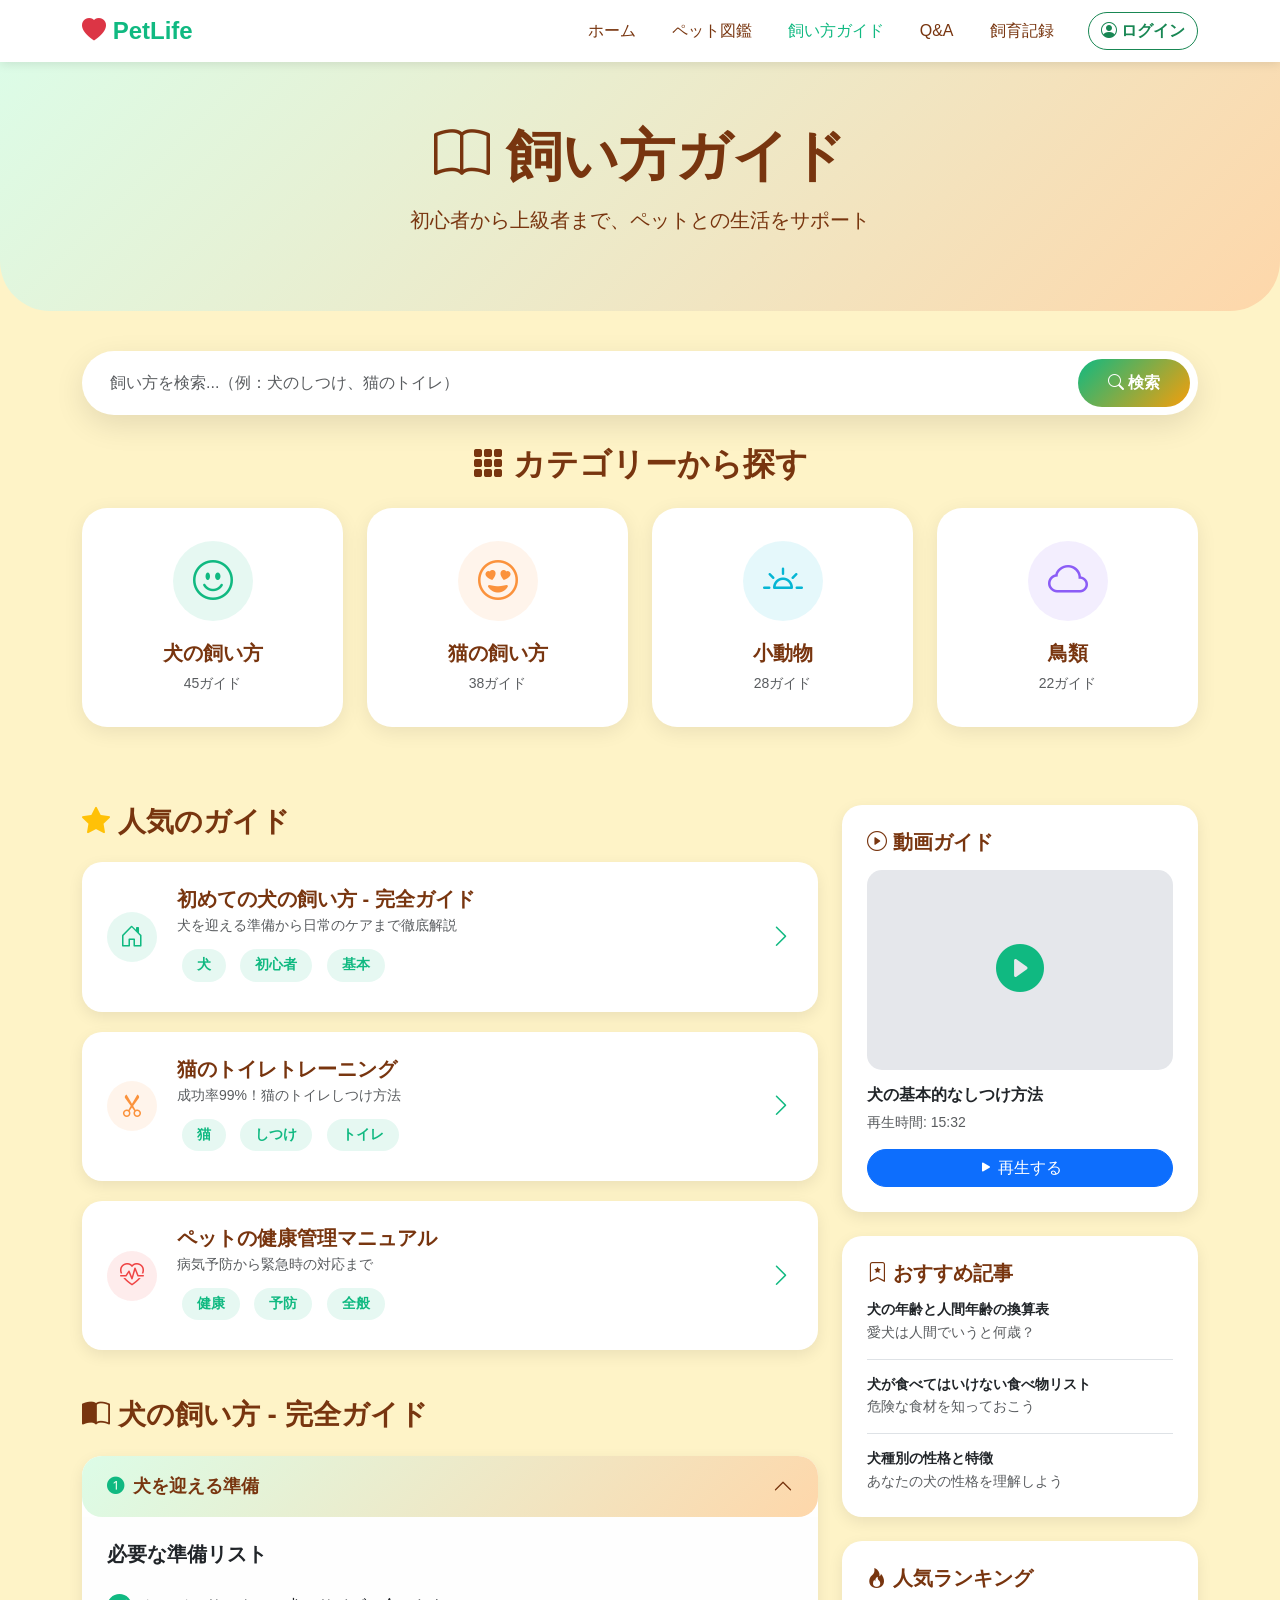
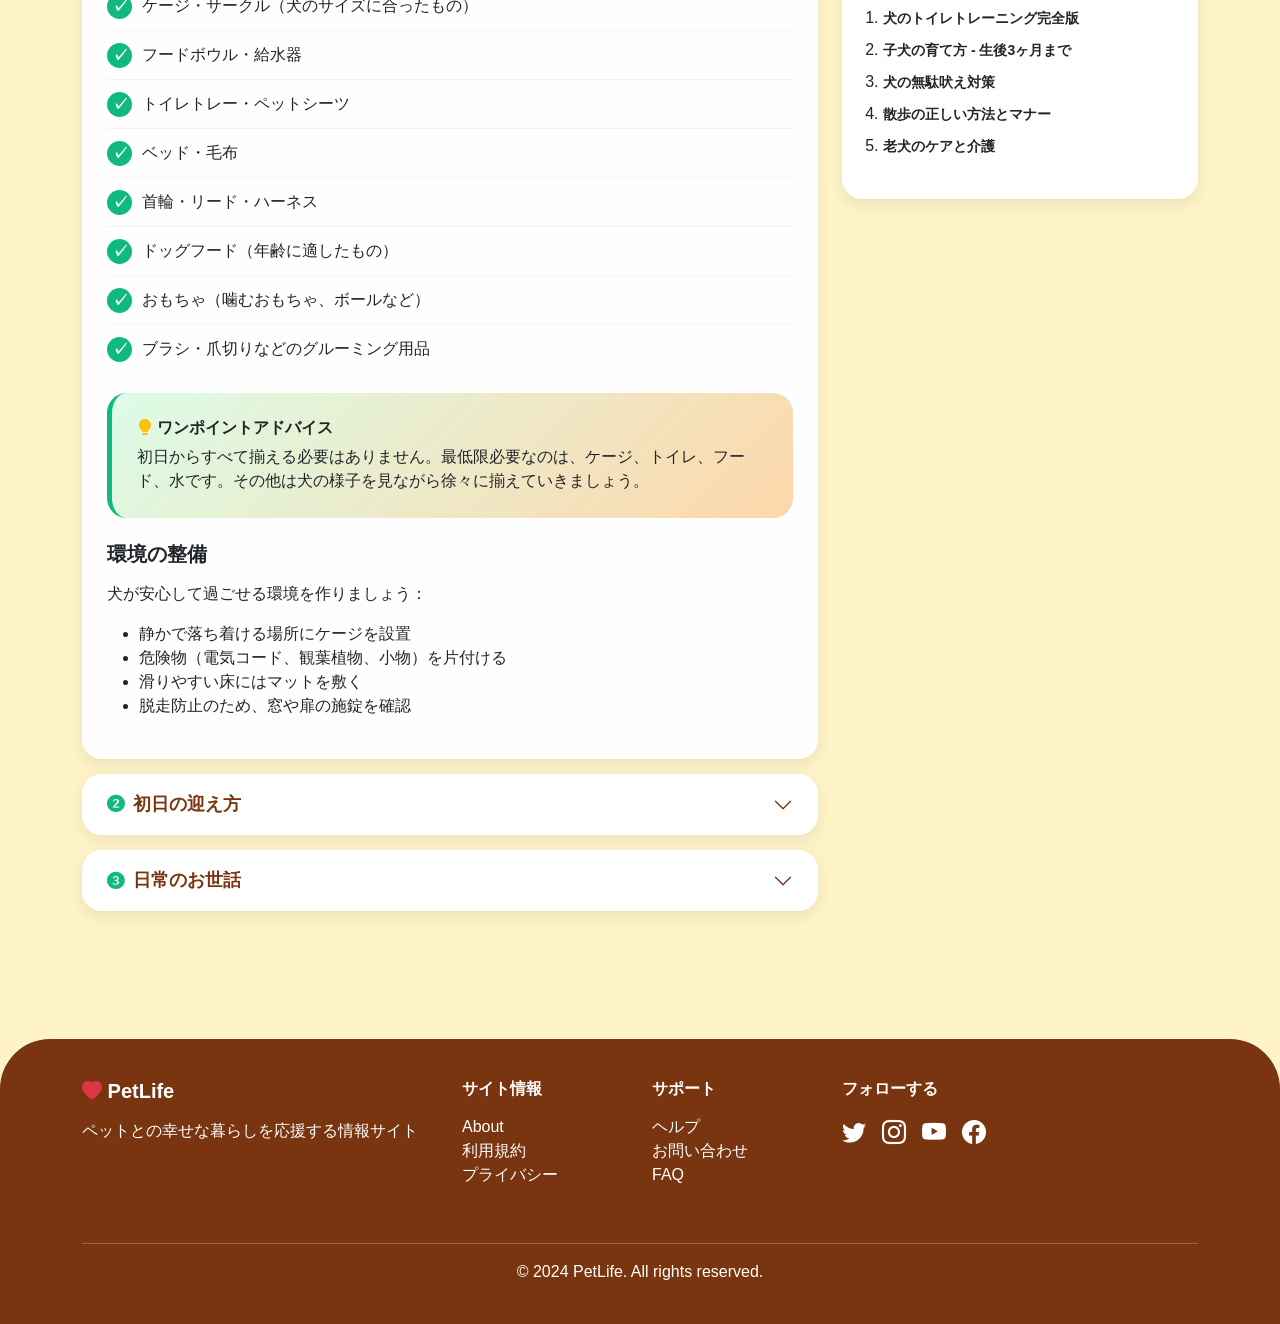
==== pet-care-guide.html @ 12b237f6 "cssの集約(root,body)" ====
<!DOCTYPE html>
<html lang="ja">

<head>
    <meta charset="UTF-8">
    <meta name="viewport" content="width=device-width, initial-scale=1.0">
    <title>PetLife - 飼い方ガイド</title>
    <link href="https://cdn.jsdelivr.net/npm/bootstrap@5.3.0/dist/css/bootstrap.min.css" rel="stylesheet">
    <link rel="stylesheet" href="https://cdn.jsdelivr.net/npm/bootstrap-icons@1.11.0/font/bootstrap-icons.css">
    <style>
        .category-card {
            background: white;
            border-radius: 25px;
            padding: 30px;
            box-shadow: 0 5px 20px rgba(0, 0, 0, 0.08);
            margin-bottom: 30px;
            transition: all 0.3s ease;
            cursor: pointer;
            border: 3px solid transparent;
        }

        .category-card:hover {
            transform: translateY(-5px);
            box-shadow: 0 10px 30px rgba(0, 0, 0, 0.15);
            border-color: var(--primary-color);
        }

        .category-icon {
            width: 80px;
            height: 80px;
            border-radius: 50%;
            display: flex;
            align-items: center;
            justify-content: center;
            font-size: 2.5rem;
            margin: 0 auto 20px;
        }

        .guide-card {
            background: white;
            border-radius: 20px;
            padding: 25px;
            box-shadow: 0 5px 15px rgba(0, 0, 0, 0.08);
            margin-bottom: 20px;
            transition: all 0.3s ease;
        }

        .guide-card:hover {
            transform: translateX(10px);
            box-shadow: 0 10px 25px rgba(0, 0, 0, 0.12);
        }

        .guide-icon {
            width: 50px;
            height: 50px;
            border-radius: 50%;
            display: flex;
            align-items: center;
            justify-content: center;
            font-size: 1.5rem;
            margin-right: 20px;
            flex-shrink: 0;
        }

        .accordion-custom .accordion-item {
            background: white;
            border: none;
            border-radius: 20px;
            margin-bottom: 15px;
            overflow: hidden;
            box-shadow: 0 5px 15px rgba(0, 0, 0, 0.08);
        }

        .accordion-custom .accordion-button {
            background-color: white;
            color: var(--brown-color);
            font-weight: 600;
            font-size: 1.1rem;
            padding: 20px 25px;
            border-radius: 20px;
        }

        .accordion-custom .accordion-button:not(.collapsed) {
            background: linear-gradient(135deg, #dcfce7, #fed7aa);
            color: var(--brown-color);
            box-shadow: none;
        }

        .accordion-custom .accordion-button::after {
            background-image: url("data:image/svg+xml,%3csvg xmlns='http://www.w3.org/2000/svg' viewBox='0 0 16 16' fill='%2378350f'%3e%3cpath fill-rule='evenodd' d='M1.646 4.646a.5.5 0 0 1 .708 0L8 10.293l5.646-5.647a.5.5 0 0 1 .708.708l-6 6a.5.5 0 0 1-.708 0l-6-6a.5.5 0 0 1 0-.708z'/%3e%3c/svg%3e");
        }

        .accordion-custom .accordion-body {
            padding: 25px;
            background-color: #fefefe;
        }

        .step-card {
            background: white;
            border-radius: 20px;
            padding: 25px;
            box-shadow: 0 5px 15px rgba(0, 0, 0, 0.08);
            margin-bottom: 20px;
            position: relative;
            padding-left: 80px;
        }

        .step-number {
            position: absolute;
            left: 20px;
            top: 20px;
            width: 50px;
            height: 50px;
            background: linear-gradient(135deg, var(--primary-color), var(--secondary-color));
            border-radius: 50%;
            display: flex;
            align-items: center;
            justify-content: center;
            color: white;
            font-weight: bold;
            font-size: 1.5rem;
        }

        .tip-box {
            background: linear-gradient(135deg, #dcfce7, #fed7aa);
            border-radius: 20px;
            padding: 25px;
            margin: 20px 0;
            border-left: 5px solid var(--primary-color);
        }

        .warning-box {
            background: #fef3c7;
            border-radius: 20px;
            padding: 25px;
            margin: 20px 0;
            border-left: 5px solid var(--secondary-color);
        }

        .checklist {
            list-style: none;
            padding: 0;
        }

        .checklist li {
            padding: 12px 0;
            padding-left: 35px;
            position: relative;
            border-bottom: 1px solid #f3f4f6;
        }

        .checklist li:last-child {
            border-bottom: none;
        }

        .checklist li::before {
            content: "✓";
            position: absolute;
            left: 0;
            top: 12px;
            width: 25px;
            height: 25px;
            background: var(--primary-color);
            color: white;
            border-radius: 50%;
            display: flex;
            align-items: center;
            justify-content: center;
            font-weight: bold;
        }

        .search-box {
            background: white;
            border-radius: 50px ;
            box-shadow: 0 10px 30px rgba(0, 0, 0, 0.1);
            padding: 8px;
            margin-bottom: 30px;
        }

        .search-box input {
            border: none;
            padding: 12px 20px;
            border-radius: 50px;
            width: 100%;
        }

        .search-box input:focus {
            outline: none;
        }

        .search-box button {
            background: linear-gradient(135deg, var(--primary-color), var(--secondary-color));
            border: none;
            color: white;
            padding: 12px 30px;
            border-radius: 50px !important ;
            font-weight: bold;
        }

        .tag-badge {
            background: rgba(16, 185, 129, 0.1);
            color: var(--primary-color);
            padding: 6px 15px;
            border-radius: 50px;
            font-size: 0.85rem;
            font-weight: 600;
            display: inline-block;
            margin: 5px;
        }

        footer {
            background-color: var(--brown-color);
            color: white;
            padding: 40px 0;
            margin-top: 80px;
            border-radius: 50px 50px 0 0;
        }

        .video-thumbnail {
            width: 100%;
            height: 200px;
            background: #e5e7eb;
            border-radius: 15px;
            display: flex;
            align-items: center;
            justify-content: center;
            font-size: 3rem;
            color: var(--primary-color);
            margin-bottom: 15px;
        }

        /* レスポンシブ対応 */
        @media (max-width: 768px) {
            .step-card {
                padding-left: 20px;
                padding-top: 80px;
            }

            .step-number {
                left: 50%;
                transform: translateX(-50%);
                top: 15px;
            }

            .category-icon {
                width: 60px;
                height: 60px;
                font-size: 2rem;
            }

            .guide-icon {
                width: 40px;
                height: 40px;
                font-size: 1.2rem;
            }
        }
    </style>
    <link rel="stylesheet" href="./style.css">
</head>

<body>
    <!-- ナビゲーションバー -->
    <nav class="navbar navbar-expand-lg sticky-top">
        <div class="container">
            <a class="navbar-brand" href="#">
                <i class="bi bi-heart-fill text-danger"></i> PetLife
            </a>
            <button class="navbar-toggler" type="button" data-bs-toggle="collapse" data-bs-target="#navbarNav">
                <span class="navbar-toggler-icon"></span>
            </button>
            <div class="collapse navbar-collapse" id="navbarNav">
                <ul class="navbar-nav ms-auto">
                    <li class="nav-item">
                        <a class="nav-link" href="./index.html">ホーム</a>
                    </li>
                    <li class="nav-item">
                        <a class="nav-link" href="./pet-guide-list.html">ペット図鑑</a>
                    </li>
                    <li class="nav-item">
                        <a class="nav-link active" href="#">飼い方ガイド</a>
                    </li>
                    <li class="nav-item">
                        <a class="nav-link" href="./pet-guide-qa.html">Q&A</a>
                    </li>
                    <li class="nav-item">
                        <a class="nav-link" href="./pet-guide-record.html">飼育記録</a>
                    </li>
                </ul>
                <button class="btn btn-outline-success ms-3 rounded-pill fw-bold">
                    <i class="bi bi-person-circle"></i> ログイン
                </button>
            </div>
        </div>
    </nav>

    <!-- ページヘッダー -->
    <div class="page-header">
        <div class="container">
            <div class="text-center">
                <h1 class="display-4 fw-bold mb-3" style="color: var(--brown-color);">
                    <i class="bi bi-book"></i> 飼い方ガイド
                </h1>
                <p class="lead" style="color: var(--brown-color);">
                    初心者から上級者まで、ペットとの生活をサポート
                </p>
            </div>
        </div>
    </div>

    <div class="container">
        <!-- 検索ボックス -->
        <div class="search-box">
            <div class="input-group">
                <input type="text" class="form-control" placeholder="飼い方を検索...（例：犬のしつけ、猫のトイレ）" aria-label="検索">

                <button class="btn btn-primary" type="button">
                    <i class="bi bi-search me-1"></i>検索
                </button>
            </div>
        </div>

        <!-- カテゴリー選択 -->
        <section class="mb-5">
            <h2 class="text-center fw-bold mb-4" style="color: var(--brown-color);">
                <i class="bi bi-grid-3x3-gap-fill"></i> カテゴリーから探す
            </h2>

            <div class="row g-4">
                <div class="col-md-3 col-sm-6">
                    <div class="category-card text-center">
                        <div class="category-icon"
                            style="background: rgba(16, 185, 129, 0.1); color: var(--primary-color);">
                            <i class="bi bi-emoji-smile"></i>
                        </div>
                        <h5 class="fw-bold mb-2" style="color: var(--brown-color);">犬の飼い方</h5>
                        <p class="text-muted small mb-0">45ガイド</p>
                    </div>
                </div>

                <div class="col-md-3 col-sm-6">
                    <div class="category-card text-center">
                        <div class="category-icon"
                            style="background: rgba(251, 146, 60, 0.1); color: var(--accent-color);">
                            <i class="bi bi-emoji-heart-eyes"></i>
                        </div>
                        <h5 class="fw-bold mb-2" style="color: var(--brown-color);">猫の飼い方</h5>
                        <p class="text-muted small mb-0">38ガイド</p>
                    </div>
                </div>

                <div class="col-md-3 col-sm-6">
                    <div class="category-card text-center">
                        <div class="category-icon" style="background: rgba(6, 182, 212, 0.1); color: #06b6d4;">
                            <i class="bi bi-brightness-alt-high"></i>
                        </div>
                        <h5 class="fw-bold mb-2" style="color: var(--brown-color);">小動物</h5>
                        <p class="text-muted small mb-0">28ガイド</p>
                    </div>
                </div>

                <div class="col-md-3 col-sm-6">
                    <div class="category-card text-center">
                        <div class="category-icon" style="background: rgba(139, 92, 246, 0.1); color: #8b5cf6;">
                            <i class="bi bi-cloud"></i>
                        </div>
                        <h5 class="fw-bold mb-2" style="color: var(--brown-color);">鳥類</h5>
                        <p class="text-muted small mb-0">22ガイド</p>
                    </div>
                </div>
            </div>
        </section>

        <div class="row">
            <!-- メインコンテンツ -->
            <div class="col-lg-8">
                <!-- 人気ガイド -->
                <section class="mb-5">
                    <h3 class="fw-bold mb-4" style="color: var(--brown-color);">
                        <i class="bi bi-star-fill text-warning"></i> 人気のガイド
                    </h3>

                    <div class="guide-card">
                        <div class="d-flex align-items-center">
                            <div class="guide-icon"
                                style="background: rgba(16, 185, 129, 0.1); color: var(--primary-color);">
                                <i class="bi bi-house-door"></i>
                            </div>
                            <div class="flex-grow-1">
                                <h5 class="fw-bold mb-1" style="color: var(--brown-color);">初めての犬の飼い方 - 完全ガイド</h5>
                                <p class="text-muted mb-2 small">犬を迎える準備から日常のケアまで徹底解説</p>
                                <div>
                                    <span class="tag-badge">犬</span>
                                    <span class="tag-badge">初心者</span>
                                    <span class="tag-badge">基本</span>
                                </div>
                            </div>
                            <i class="bi bi-chevron-right fs-4" style="color: var(--primary-color);"></i>
                        </div>
                    </div>

                    <div class="guide-card">
                        <div class="d-flex align-items-center">
                            <div class="guide-icon"
                                style="background: rgba(251, 146, 60, 0.1); color: var(--accent-color);">
                                <i class="bi bi-scissors"></i>
                            </div>
                            <div class="flex-grow-1">
                                <h5 class="fw-bold mb-1" style="color: var(--brown-color);">猫のトイレトレーニング</h5>
                                <p class="text-muted mb-2 small">成功率99%！猫のトイレしつけ方法</p>
                                <div>
                                    <span class="tag-badge">猫</span>
                                    <span class="tag-badge">しつけ</span>
                                    <span class="tag-badge">トイレ</span>
                                </div>
                            </div>
                            <i class="bi bi-chevron-right fs-4" style="color: var(--primary-color);"></i>
                        </div>
                    </div>

                    <div class="guide-card">
                        <div class="d-flex align-items-center">
                            <div class="guide-icon" style="background: rgba(239, 68, 68, 0.1); color: #ef4444;">
                                <i class="bi bi-heart-pulse"></i>
                            </div>
                            <div class="flex-grow-1">
                                <h5 class="fw-bold mb-1" style="color: var(--brown-color);">ペットの健康管理マニュアル</h5>
                                <p class="text-muted mb-2 small">病気予防から緊急時の対応まで</p>
                                <div>
                                    <span class="tag-badge">健康</span>
                                    <span class="tag-badge">予防</span>
                                    <span class="tag-badge">全般</span>
                                </div>
                            </div>
                            <i class="bi bi-chevron-right fs-4" style="color: var(--primary-color);"></i>
                        </div>
                    </div>
                </section>

                <!-- 詳細ガイド: 犬の飼い方 -->
                <section class="mb-5">
                    <h3 class="fw-bold mb-4" style="color: var(--brown-color);">
                        <i class="bi bi-book-half"></i> 犬の飼い方 - 完全ガイド
                    </h3>

                    <div class="accordion accordion-custom" id="dogGuideAccordion">
                        <div class="accordion-item">
                            <h2 class="accordion-header" id="#transition">
                                <!-- 展開したときにヘッダーがページの頭になるように動かす -->
                                <button class="accordion-button" type="button" data-bs-toggle="collapse"
                                    data-bs-target="#step1">
                                    <i class="bi bi-1-circle-fill me-2" style="color: var(--primary-color);"></i>
                                    犬を迎える準備
                                </button>
                            </h2>
                            <div id="step1" class="accordion-collapse collapse show"
                                data-bs-parent="#dogGuideAccordion">
                                <div class="accordion-body">
                                    <h5 class="fw-bold mb-3">必要な準備リスト</h5>
                                    <ul class="checklist">
                                        <li>ケージ・サークル（犬のサイズに合ったもの）</li>
                                        <li>フードボウル・給水器</li>
                                        <li>トイレトレー・ペットシーツ</li>
                                        <li>ベッド・毛布</li>
                                        <li>首輪・リード・ハーネス</li>
                                        <li>ドッグフード（年齢に適したもの）</li>
                                        <li>おもちゃ（噛むおもちゃ、ボールなど）</li>
                                        <li>ブラシ・爪切りなどのグルーミング用品</li>
                                    </ul>

                                    <div class="tip-box">
                                        <h6 class="fw-bold mb-2">
                                            <i class="bi bi-lightbulb-fill text-warning"></i> ワンポイントアドバイス
                                        </h6>
                                        <p class="mb-0">
                                            初日からすべて揃える必要はありません。最低限必要なのは、ケージ、トイレ、フード、水です。その他は犬の様子を見ながら徐々に揃えていきましょう。</p>
                                    </div>

                                    <h5 class="fw-bold mb-3 mt-4">環境の整備</h5>
                                    <p>犬が安心して過ごせる環境を作りましょう：</p>
                                    <ul>
                                        <li>静かで落ち着ける場所にケージを設置</li>
                                        <li>危険物（電気コード、観葉植物、小物）を片付ける</li>
                                        <li>滑りやすい床にはマットを敷く</li>
                                        <li>脱走防止のため、窓や扉の施錠を確認</li>
                                    </ul>
                                </div>
                            </div>
                        </div>

                        <div class="accordion-item">
                            <h2 class="accordion-header">
                                <button class="accordion-button collapsed" type="button" data-bs-toggle="collapse"
                                    data-bs-target="#step2">
                                    <i class="bi bi-2-circle-fill me-2" style="color: var(--primary-color);"></i>
                                    初日の迎え方
                                </button>
                            </h2>
                            <div id="step2" class="accordion-collapse collapse" data-bs-parent="#dogGuideAccordion">
                                <div class="accordion-body">
                                    <h5 class="fw-bold mb-3">初日のスケジュール</h5>

                                    <div class="step-card">
                                        <div class="step-number">1</div>
                                        <h6 class="fw-bold mb-2">到着後すぐ</h6>
                                        <p class="mb-0">まずトイレに連れて行きます。長時間の移動で排泄したくなっているはずです。成功したら優しく褒めてあげましょう。</p>
                                    </div>

                                    <div class="step-card">
                                        <div class="step-number">2</div>
                                        <h6 class="fw-bold mb-2">家の中を探索</h6>
                                        <p class="mb-0">犬のペースで家の中を見せてあげます。無理に触ったり、大きな音を立てないように注意しましょう。</p>
                                    </div>

                                    <div class="step-card">
                                        <div class="step-number">3</div>
                                        <h6 class="fw-bold mb-2">水とフードを用意</h6>
                                        <p class="mb-0">新鮮な水を常に飲めるようにします。フードは前の飼い主と同じものから始め、徐々に変更していきます。</p>
                                    </div>

                                    <div class="step-card">
                                        <div class="step-number">4</div>
                                        <h6 class="fw-bold mb-2">十分な休息</h6>
                                        <p class="mb-0">環境の変化でストレスを感じています。ケージでゆっくり休ませてあげましょう。</p>
                                    </div>

                                    <div class="warning-box">
                                        <h6 class="fw-bold mb-2">
                                            <i class="bi bi-exclamation-triangle-fill text-warning"></i> 注意事項
                                        </h6>
                                        <ul class="mb-0">
                                            <li>初日は来客を控える</li>
                                            <li>子供がいる場合は、静かに接するよう指導</li>
                                            <li>長時間構いすぎない（犬も疲れています）</li>
                                            <li>逃げ出さないよう、ドアの開閉に注意</li>
                                        </ul>
                                    </div>
                                </div>
                            </div>
                        </div>

                        <div class="accordion-item">
                            <h2 class="accordion-header">
                                <button class="accordion-button collapsed" type="button" data-bs-toggle="collapse"
                                    data-bs-target="#step3">
                                    <i class="bi bi-3-circle-fill me-2" style="color: var(--primary-color);"></i>
                                    日常のお世話
                                </button>
                            </h2>
                            <div id="step3" class="accordion-collapse collapse" data-bs-parent="#dogGuideAccordion">
                                <div class="accordion-body">
                                    <h5 class="fw-bold mb-3">毎日のルーティン</h5>

                                    <div class="row">
                                        <div class="col-md-6 mb-3">
                                            <div class="card border-0 bg-light p-3">
                                                <h6 class="fw-bold mb-2">
                                                    <i class="bi bi-sunrise text-warning"></i> 朝（6:00-9:00）
                                                </h6>
                                                <ul class="small mb-0">
                                                    <li>散歩（20-30分）</li>
                                                    <li>朝食</li>
                                                    <li>水の交換</li>
                                                    <li>トイレ掃除</li>
                                                </ul>
                                            </div>
                                        </div>

                                        <div class="col-md-6 mb-3">
                                            <div class="card border-0 bg-light p-3">
                                                <h6 class="fw-bold mb-2">
                                                    <i class="bi bi-sun text-warning"></i> 昼（12:00-15:00）
                                                </h6>
                                                <ul class="small mb-0">
                                                    <li>短い散歩（可能なら）</li>
                                                    <li>遊び時間</li>
                                                    <li>水のチェック</li>
                                                    <li>トイレ掃除</li>
                                                </ul>
                                            </div>
                                        </div>

                                        <div class="col-md-6 mb-3">
                                            <div class="card border-0 bg-light p-3">
                                                <h6 class="fw-bold mb-2">
                                                    <i class="bi bi-sunset text-warning"></i> 夕方（17:00-19:00）
                                                </h6>
                                                <ul class="small mb-0">
                                                    <li>散歩（30-40分）</li>
                                                    <li>夕食</li>
                                                    <li>ブラッシング</li>
                                                    <li>遊び・しつけ</li>
                                                </ul>
                                            </div>
                                        </div>

                                        <div class="col-md-6 mb-3">
                                            <div class="card border-0 bg-light p-3">
                                                <h6 class="fw-bold mb-2">
                                                    <i class="bi bi-moon-stars text-primary"></i> 夜（21:00-23:00）
                                                </h6>
                                                <ul class="small mb-0">
                                                    <li>最後のトイレ</li>
                                                    <li>水のチェック</li>
                                                    <li>ケージで就寝</li>
                                                </ul>
                                            </div>
                                        </div>
                                    </div>
                                    <div class="accordion-item">
                                        <h2 class="accordion-header">
                                            <button class="accordion-button collapsed" type="button"
                                                data-bs-toggle="collapse" data-bs-target="#step4">
                                                <i class="bi bi-4-circle-fill me-2"
                                                    style="color: var(--primary-color);"></i>
                                                しつけの基本
                                            </button>
                                        </h2>
                                        <div id="step4" class="accordion-collapse collapse"
                                            data-bs-parent="#dogGuideAccordion">
                                            <div class="accordion-body">
                                                <h5 class="fw-bold mb-3">基本コマンド</h5>

                                                <div class="mb-4">
                                                    <h6 class="fw-bold">1. おすわり</h6>
                                                    <p>最も基本的なコマンド。おやつを使って練習しましょう。</p>
                                                    <ol>
                                                        <li>おやつを犬の鼻先に持っていく</li>
                                                        <li>おやつを頭の上に移動させる</li>
                                                        <li>自然とお尻が下がるので「おすわり」と言う</li>
                                                        <li>座ったらすぐに褒めておやつを与える</li>
                                                    </ol>
                                                </div>

                                                <div class="mb-4">
                                                    <h6 class="fw-bold">2. まて</h6>
                                                    <p>安全のために重要なコマンドです。</p>
                                                    <ol>
                                                        <li>「おすわり」の姿勢から始める</li>
                                                        <li>手のひらを犬に向けて「まて」と言う</li>
                                                        <li>1-2秒待てたらすぐ褒める</li>
                                                        <li>徐々に待つ時間を延ばす</li>
                                                    </ol>
                                                </div>

                                                <div class="tip-box">
                                                    <h6 class="fw-bold mb-2">
                                                        <i class="bi bi-lightbulb-fill text-warning"></i> しつけのコツ
                                                    </h6>
                                                    <ul class="mb-0">
                                                        <li>短時間（5-10分）を1日に複数回</li>
                                                        <li>成功したらすぐに褒める（タイミングが重要）</li>
                                                        <li>失敗しても叱らない</li>
                                                        <li>家族全員で統一したコマンドを使う</li>
                                                        <li>犬の集中力が高い食前がおすすめ</li>
                                                    </ul>
                                                </div>
                                            </div>
                                        </div>
                                    </div>

                                    <div class="accordion-item">
                                        <h2 class="accordion-header">
                                            <button class="accordion-button collapsed" type="button"
                                                data-bs-toggle="collapse" data-bs-target="#step5">
                                                <i class="bi bi-5-circle-fill me-2"
                                                    style="color: var(--primary-color);"></i>
                                                健康管理
                                            </button>
                                        </h2>
                                        <div id="step5" class="accordion-collapse collapse"
                                            data-bs-parent="#dogGuideAccordion">
                                            <div class="accordion-body">
                                                <h5 class="fw-bold mb-3">定期的な健康チェック</h5>

                                                <div class="table-responsive">
                                                    <table class="table">
                                                        <thead class="table-light">
                                                            <tr>
                                                                <th>項目</th>
                                                                <th>頻度</th>
                                                                <th>チェックポイント</th>
                                                            </tr>
                                                        </thead>
                                                        <tbody>
                                                            <tr>
                                                                <td><strong>ワクチン接種</strong></td>
                                                                <td>年1回</td>
                                                                <td>混合ワクチン、狂犬病ワクチン</td>
                                                            </tr>
                                                            <tr>
                                                                <td><strong>健康診断</strong></td>
                                                                <td>年1-2回</td>
                                                                <td>血液検査、尿検査、レントゲン</td>
                                                            </tr>
                                                            <tr>
                                                                <td><strong>フィラリア予防</strong></td>
                                                                <td>月1回（4-11月）</td>
                                                                <td>予防薬の投与</td>
                                                            </tr>
                                                            <tr>
                                                                <td><strong>ノミ・ダニ予防</strong></td>
                                                                <td>月1回</td>
                                                                <td>予防薬の投与</td>
                                                            </tr>
                                                        </tbody>
                                                    </table>
                                                </div>

                                                <div class="warning-box mt-4">
                                                    <h6 class="fw-bold mb-2">
                                                        <i class="bi bi-exclamation-triangle-fill text-warning"></i>
                                                        病院に連れて行くべきサイン
                                                    </h6>
                                                    <ul class="mb-0">
                                                        <li>食欲がない（24時間以上）</li>
                                                        <li>嘔吐・下痢が続く</li>
                                                        <li>ぐったりして元気がない</li>
                                                        <li>呼吸が荒い、咳をする</li>
                                                        <li>歩き方がおかしい</li>
                                                        <li>体を痛がる素振りを見せる</li>
                                                    </ul>
                                                </div>
                                            </div>
                                        </div>
                                    </div>
                                </div>
                </section>
            </div>

            <!-- サイドバー -->
            <div class="col-lg-4">
                <!-- 動画ガイド -->
                <div class="guide-card mb-4">
                    <h5 class="fw-bold mb-3" style="color: var(--brown-color);">
                        <i class="bi bi-play-circle"></i> 動画ガイド
                    </h5>
                    <div class="video-thumbnail">
                        <i class="bi bi-play-circle-fill"></i>
                    </div>
                    <h6 class="fw-bold mb-2">犬の基本的なしつけ方法</h6>
                    <p class="text-muted small mb-3">再生時間: 15:32</p>
                    <button class="btn btn-primary w-100 rounded-pill">
                        <i class="bi bi-play-fill"></i> 再生する
                    </button>
                </div>

                <!-- おすすめ記事 -->
                <div class="guide-card mb-4">
                    <h5 class="fw-bold mb-3" style="color: var(--brown-color);">
                        <i class="bi bi-bookmark-star"></i> おすすめ記事
                    </h5>
                    <div class="mb-3 pb-3 border-bottom">
                        <h6 class="fw-bold mb-1 small">犬の年齢と人間年齢の換算表</h6>
                        <p class="text-muted small mb-0">愛犬は人間でいうと何歳？</p>
                    </div>
                    <div class="mb-3 pb-3 border-bottom">
                        <h6 class="fw-bold mb-1 small">犬が食べてはいけない食べ物リスト</h6>
                        <p class="text-muted small mb-0">危険な食材を知っておこう</p>
                    </div>
                    <div class="mb-0">
                        <h6 class="fw-bold mb-1 small">犬種別の性格と特徴</h6>
                        <p class="text-muted small mb-0">あなたの犬の性格を理解しよう</p>
                    </div>
                </div>

                <!-- よく読まれているガイド -->
                <div class="guide-card">
                    <h5 class="fw-bold mb-3" style="color: var(--brown-color);">
                        <i class="bi bi-fire"></i> 人気ランキング
                    </h5>
                    <ol class="ps-3">
                        <li class="mb-2">
                            <a href="#" class="text-decoration-none text-dark">
                                <small class="fw-bold">犬のトイレトレーニング完全版</small>
                            </a>
                        </li>
                        <li class="mb-2">
                            <a href="#" class="text-decoration-none text-dark">
                                <small class="fw-bold">子犬の育て方 - 生後3ヶ月まで</small>
                            </a>
                        </li>
                        <li class="mb-2">
                            <a href="#" class="text-decoration-none text-dark">
                                <small class="fw-bold">犬の無駄吠え対策</small>
                            </a>
                        </li>
                        <li class="mb-2">
                            <a href="#" class="text-decoration-none text-dark">
                                <small class="fw-bold">散歩の正しい方法とマナー</small>
                            </a>
                        </li>
                        <li class="mb-0">
                            <a href="#" class="text-decoration-none text-dark">
                                <small class="fw-bold">老犬のケアと介護</small>
                            </a>
                        </li>
                    </ol>
                </div>
            </div>
        </div>
    </div>

    <!-- フッター -->
    <footer>
        <div class="container">
            <div class="row">
                <div class="col-md-4 mb-4">
                    <h5 class="fw-bold mb-3">
                        <i class="bi bi-heart-fill text-danger"></i> PetLife
                    </h5>
                    <p>ペットとの幸せな暮らしを応援する情報サイト</p>
                </div>
                <div class="col-md-2 mb-4">
                    <h6 class="fw-bold mb-3">サイト情報</h6>
                    <ul class="list-unstyled">
                        <li><a href="#" class="text-white text-decoration-none">About</a></li>
                        <li><a href="#" class="text-white text-decoration-none">利用規約</a></li>
                        <li><a href="#" class="text-white text-decoration-none">プライバシー</a></li>
                    </ul>
                </div>
                <div class="col-md-2 mb-4">
                    <h6 class="fw-bold mb-3">サポート</h6>
                    <ul class="list-unstyled">
                        <li><a href="#" class="text-white text-decoration-none">ヘルプ</a></li>
                        <li><a href="#" class="text-white text-decoration-none">お問い合わせ</a></li>
                        <li><a href="#" class="text-white text-decoration-none">FAQ</a></li>
                    </ul>
                </div>
                <div class="col-md-4 mb-4">
                    <h6 class="fw-bold mb-3">フォローする</h6>
                    <div class="d-flex gap-3">
                        <a href="#" class="text-white fs-4"><i class="bi bi-twitter"></i></a>
                        <a href="#" class="text-white fs-4"><i class="bi bi-instagram"></i></a>
                        <a href="#" class="text-white fs-4"><i class="bi bi-youtube"></i></a>
                        <a href="#" class="text-white fs-4"><i class="bi bi-facebook"></i></a>
                    </div>
                </div>
            </div>
            <hr class="border-light">
            <p class="text-center mb-0">&copy; 2024 PetLife. All rights reserved.</p>
        </div>
    </footer>

    <script src="https://cdn.jsdelivr.net/npm/bootstrap@5.3.0/dist/js/bootstrap.bundle.min.js"></script>
    <script>
        // アコーディオンの動作確認
        document.addEventListener('DOMContentLoaded', function () {
            console.log('飼い方ガイドページが読み込まれました');
        });

        document.addEventListener('DOMContentLoaded', function () {
            const accordion = document.getElementById('dogGuideAccordion');

            // AI使用_アコーディオンの調整
            // アコーディオンが開いた(shown)タイミングで発火
            accordion.addEventListener('shown.bs.collapse', function (event) {
                // 開かれたコンテンツ要素
                const openedContent = event.target;
                // その親要素（accordion-item）を取得
                const item = openedContent.closest('.accordion-item');

                // スクロール位置の調整
                // stickyヘッダー（固定ナビ）がある場合は、その高さ分（例: 70px）引く必要があります
                const offset = 70; // 画面上部からの余白
                const itemTop = item.getBoundingClientRect().top + window.scrollY;

                window.scrollTo({
                    top: itemTop - offset,
                    behavior: 'smooth' // スムーズにスクロール
                });
            });
        });
    </script>

</body>

</html>
---- style.css ----
/* メインカラー、bodyのCSS */
:root {
    --primary-color: #10b981;
    --secondary-color: #f59e0b;
    --accent-color: #fb923c;
    --brown-color: #78350f;
}

body {
    font-family: 'Segoe UI', Tahoma, Geneva, Verdana, sans-serif;
    background-color: #fef3c7;
}

/* ヘッダーまわりのCSSの集約 */
.navbar {
    background-color: white;
    box-shadow: 0 2px 10px rgba(0, 0, 0, 0.1);
}

.navbar-brand {
    font-weight: bold;
    color: var(--primary-color) !important;
    font-size: 1.5rem;
}

.nav-link {
    color: var(--brown-color) !important;
    font-weight: 500;
    margin: 0 10px;
}

.nav-link:hover,
.nav-link.active {
    color: var(--primary-color) !important;
}

.page-header {
    background: linear-gradient(135deg, #dcfce7 0%, #fed7aa 100%);
    padding: 60px 0;
    border-radius: 0 0 50px 50px;
    margin-bottom: 40px;
}
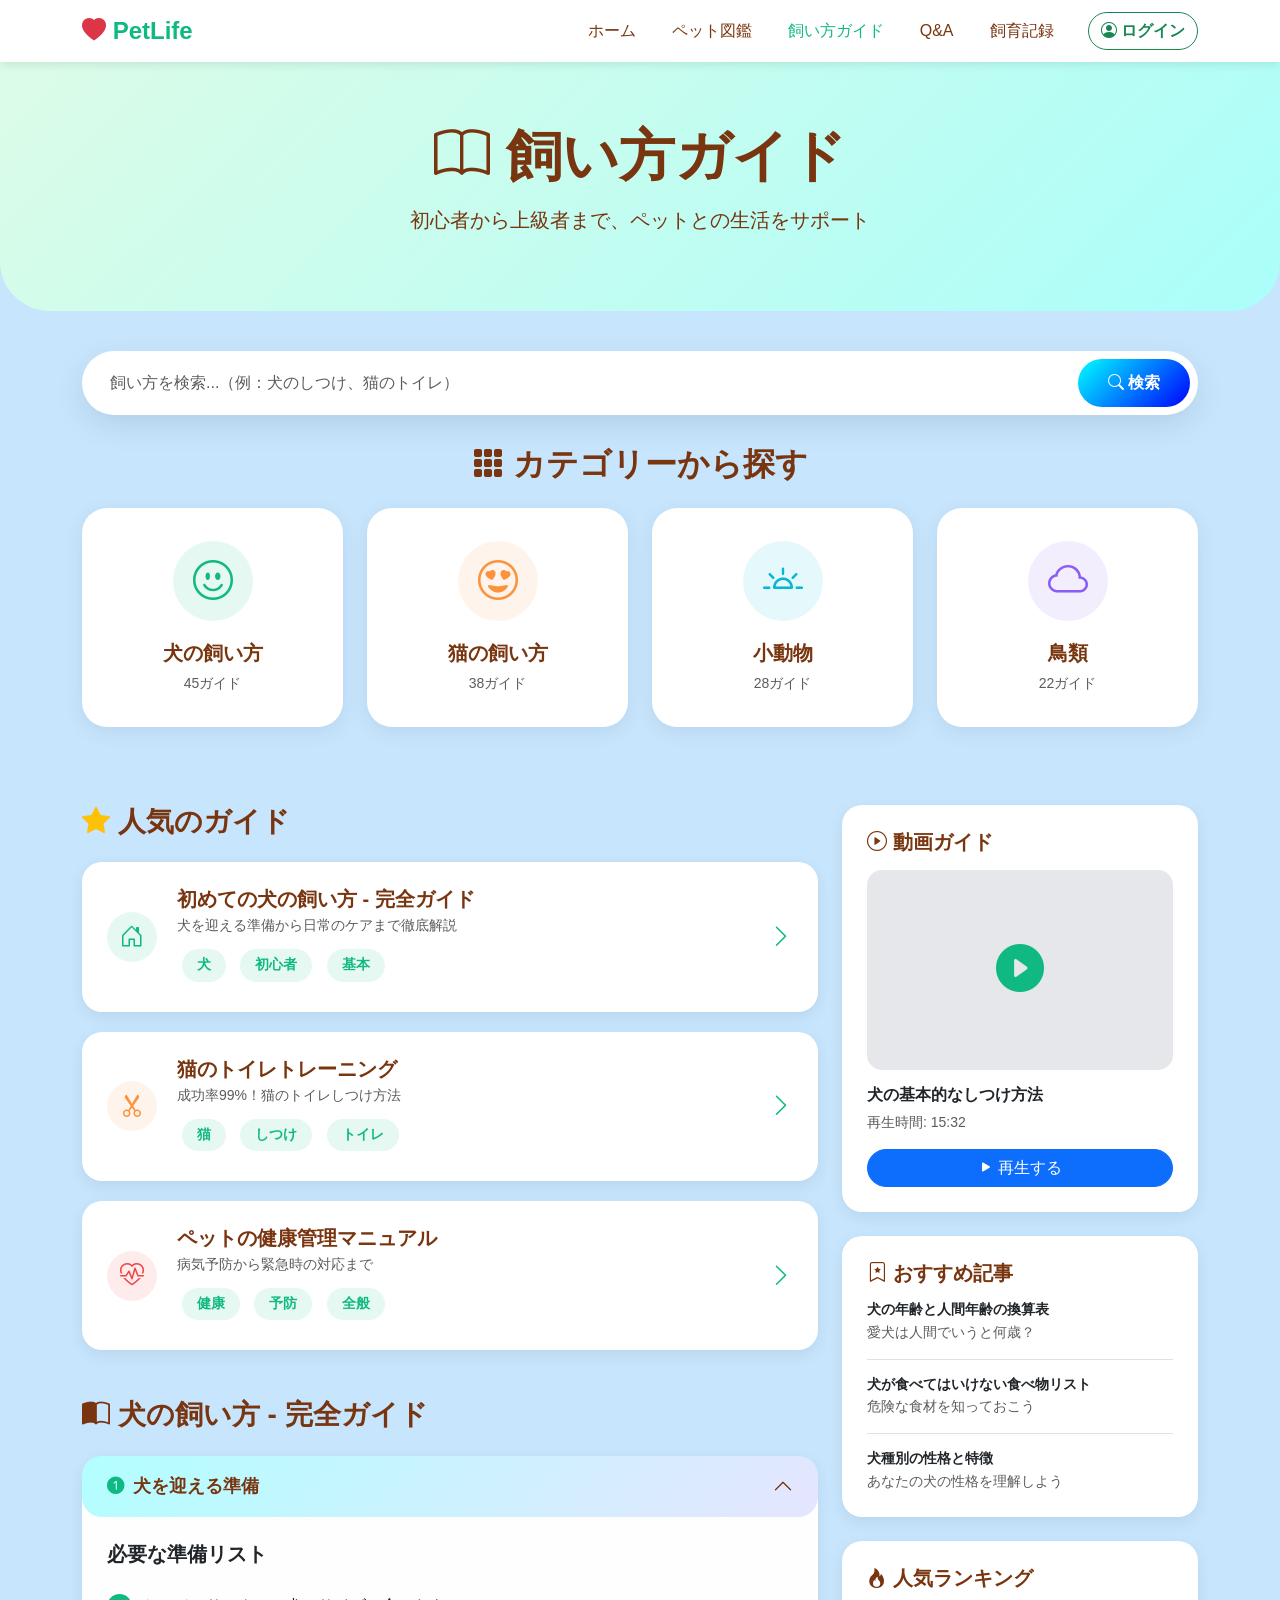
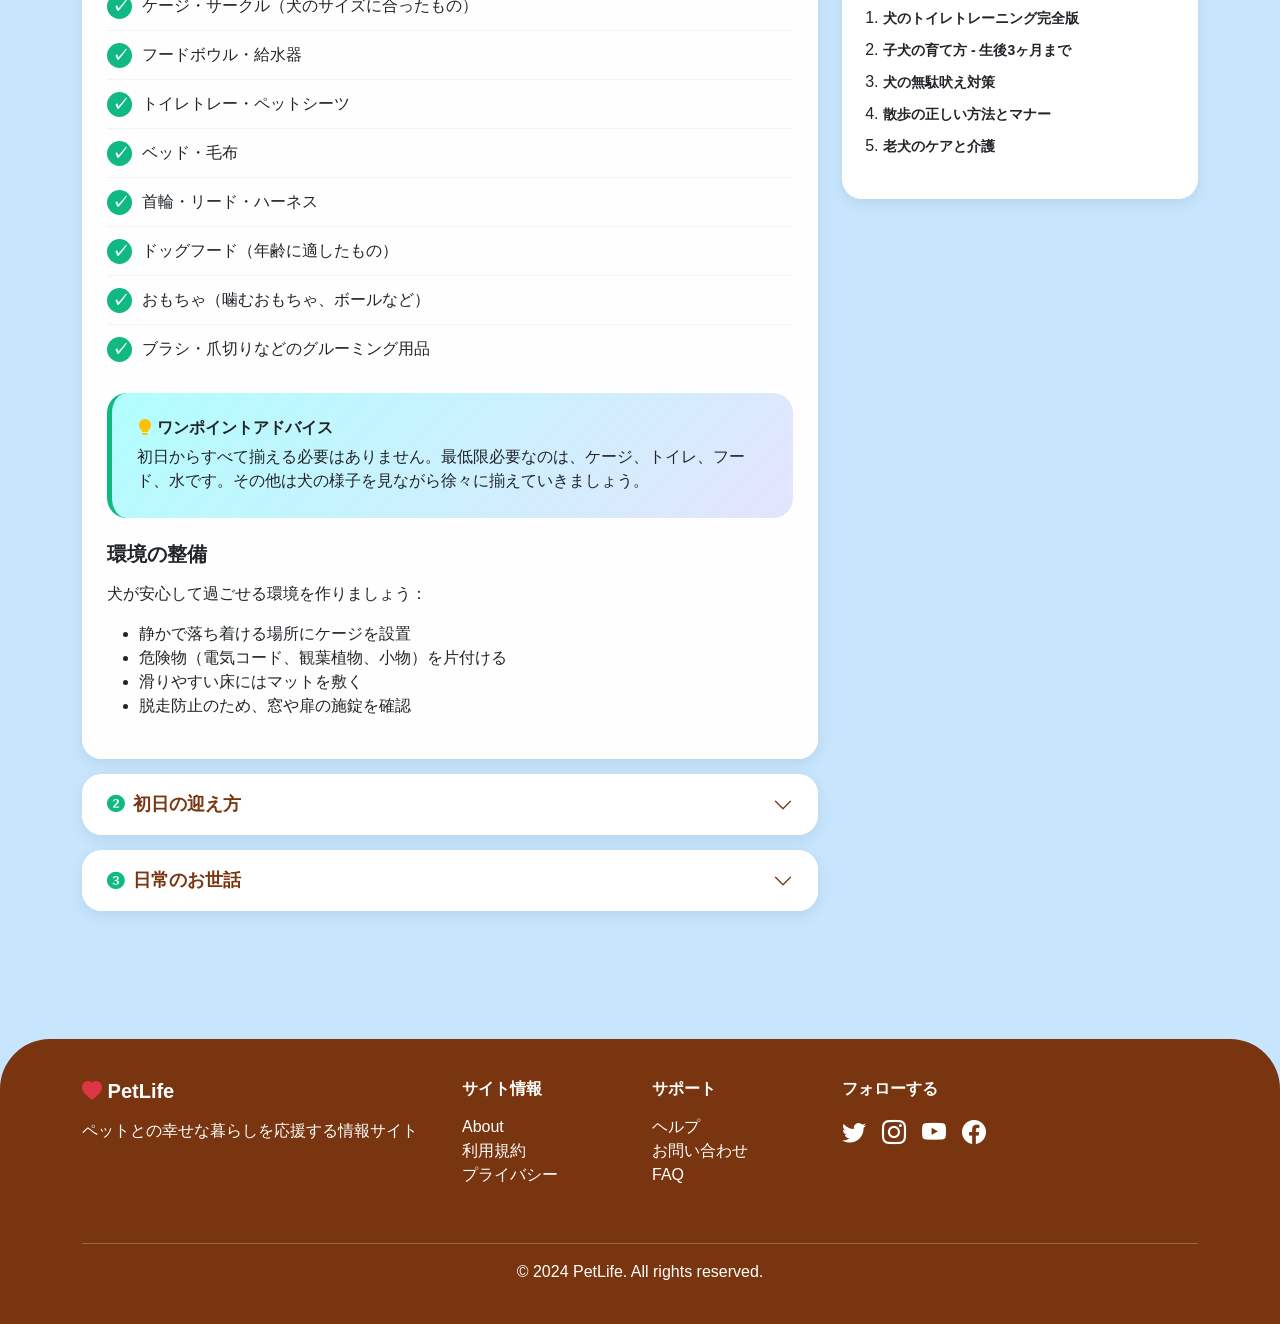
==== commit 0fe55343: "メインカラーの変更" ====
--- a/pet-care-guide.html
+++ b/pet-care-guide.html
@@ -81,7 +81,7 @@
         }
 
         .accordion-custom .accordion-button:not(.collapsed) {
-            background: linear-gradient(135deg, #dcfce7, #fed7aa);
+            background: linear-gradient(135deg, rgba(0, 255, 255, 0.3), rgba(0, 0, 255, 0.1));
             color: var(--brown-color);
             box-shadow: none;
         }
@@ -111,7 +111,7 @@
             top: 20px;
             width: 50px;
             height: 50px;
-            background: linear-gradient(135deg, var(--primary-color), var(--secondary-color));
+            background: linear-gradient(135deg, aqua, blue);
             border-radius: 50%;
             display: flex;
             align-items: center;
@@ -122,7 +122,7 @@
         }
 
         .tip-box {
-            background: linear-gradient(135deg, #dcfce7, #fed7aa);
+            background: linear-gradient(135deg, rgba(0, 255, 255, 0.3), rgba(0, 0, 255, 0.1));
             border-radius: 20px;
             padding: 25px;
             margin: 20px 0;
@@ -189,7 +189,7 @@
         }
 
         .search-box button {
-            background: linear-gradient(135deg, var(--primary-color), var(--secondary-color));
+            background: linear-gradient(135deg, aqua, blue);
             border: none;
             color: white;
             padding: 12px 30px;
@@ -206,14 +206,6 @@
             font-weight: 600;
             display: inline-block;
             margin: 5px;
-        }
-
-        footer {
-            background-color: var(--brown-color);
-            color: white;
-            padding: 40px 0;
-            margin-top: 80px;
-            border-radius: 50px 50px 0 0;
         }
 
         .video-thumbnail {
--- a/style.css
+++ b/style.css
@@ -8,7 +8,7 @@
 
 body {
     font-family: 'Segoe UI', Tahoma, Geneva, Verdana, sans-serif;
-    background-color: #fef3c7;
+    background-color: #c7e6fe;
 }
 
 /* ヘッダーまわりのCSSの集約 */
@@ -35,8 +35,17 @@
 }
 
 .page-header {
-    background: linear-gradient(135deg, #dcfce7 0%, #fed7aa 100%);
+    background: linear-gradient(135deg, #dcfce7 0%, #aafefa 100%);
     padding: 60px 0;
     border-radius: 0 0 50px 50px;
     margin-bottom: 40px;
 }
+
+/* footer */
+footer {
+    background-color: var(--brown-color);
+    color: white;
+    padding: 40px 0;
+    margin-top: 80px;
+    border-radius: 50px 50px 0 0;
+}
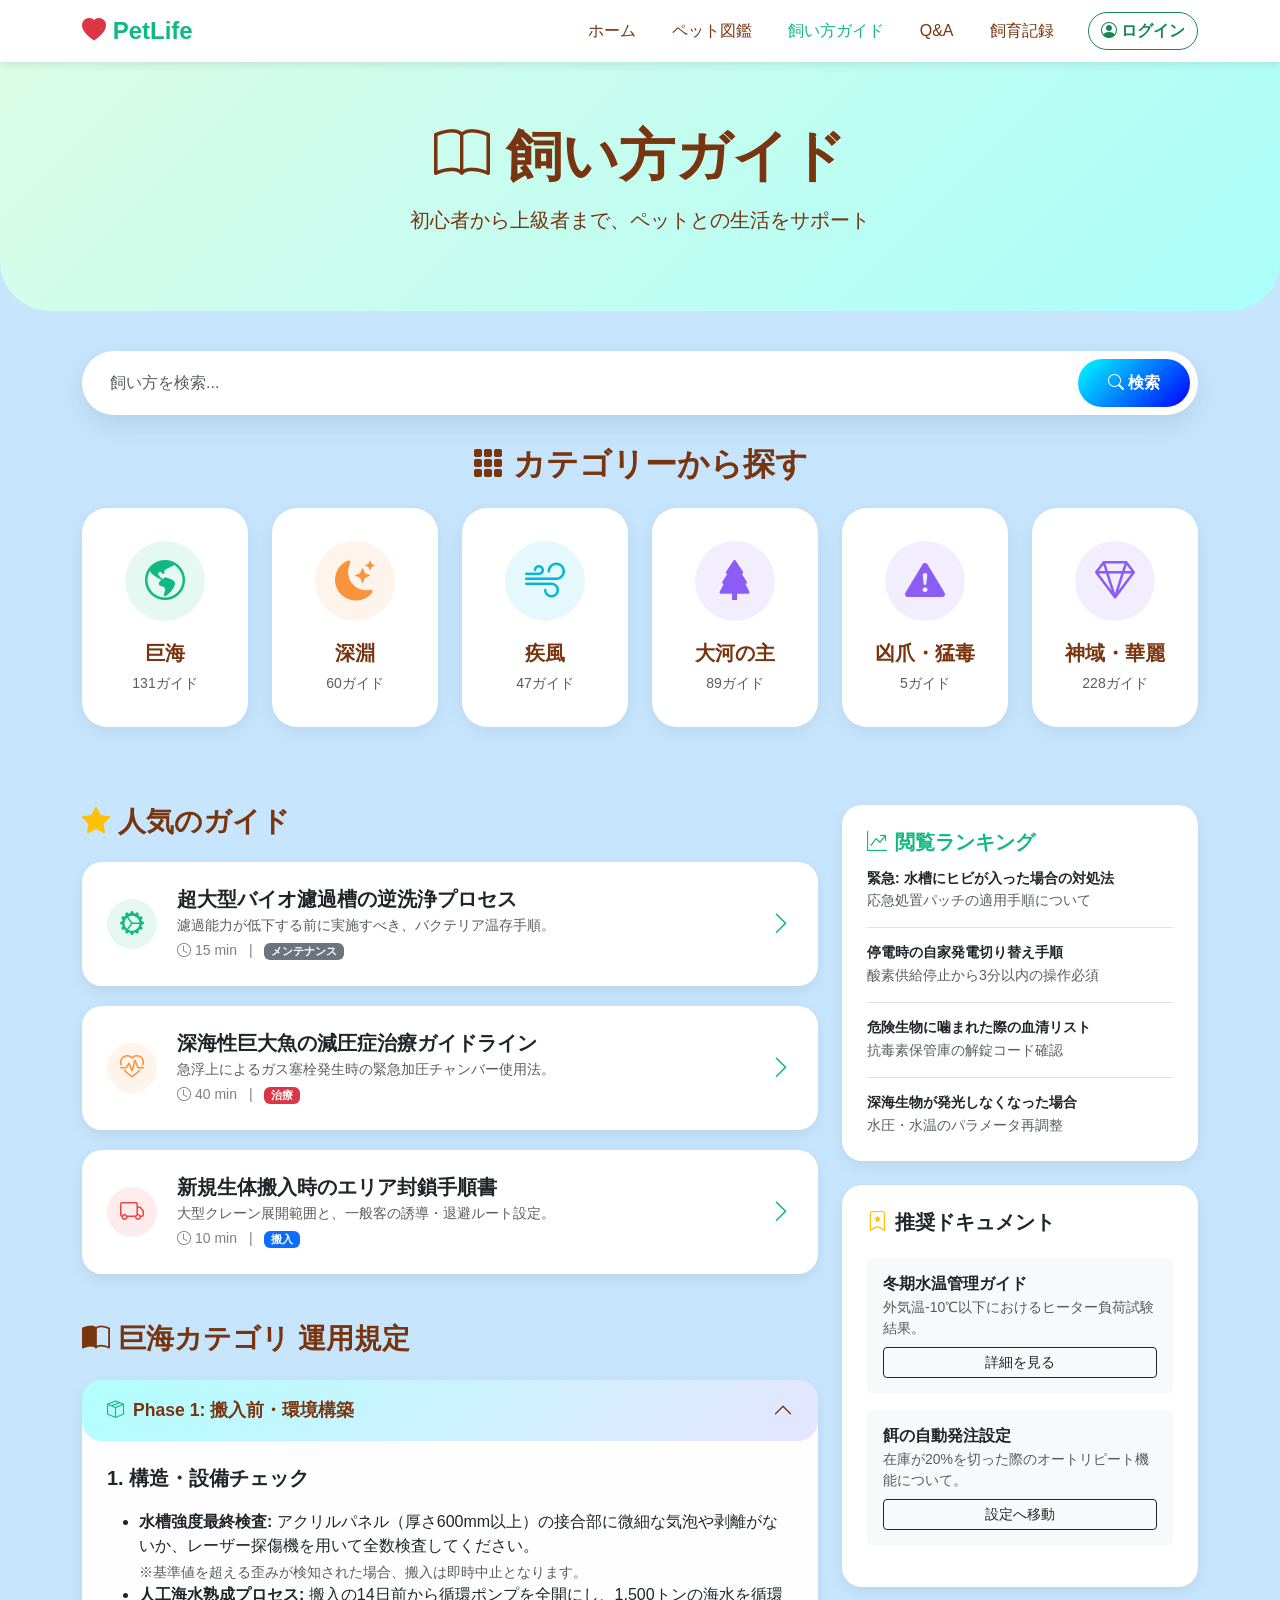
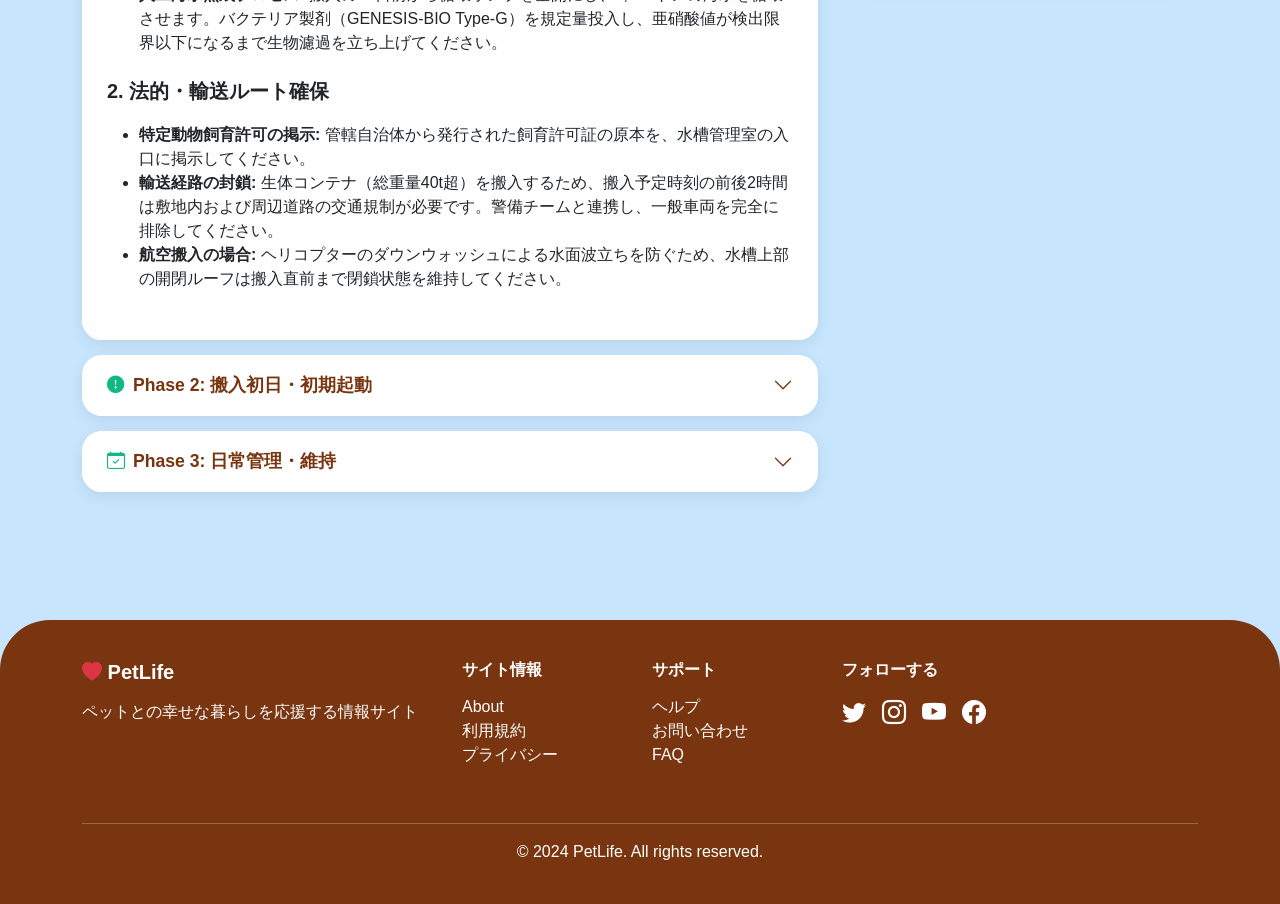
==== commit 297690ae: "pet-care-guide.htmlの仮完成" ====
--- a/pet-care-guide.html
+++ b/pet-care-guide.html
@@ -171,7 +171,7 @@
 
         .search-box {
             background: white;
-            border-radius: 50px ;
+            border-radius: 50px;
             box-shadow: 0 10px 30px rgba(0, 0, 0, 0.1);
             padding: 8px;
             margin-bottom: 30px;
@@ -193,7 +193,7 @@
             border: none;
             color: white;
             padding: 12px 30px;
-            border-radius: 50px !important ;
+            border-radius: 50px !important;
             font-weight: bold;
         }
 
@@ -278,9 +278,11 @@
                         <a class="nav-link" href="./pet-guide-record.html">飼育記録</a>
                     </li>
                 </ul>
-                <button class="btn btn-outline-success ms-3 rounded-pill fw-bold">
-                    <i class="bi bi-person-circle"></i> ログイン
-                </button>
+                <a href="./pet-login-page.html">
+                    <button class="btn btn-outline-success ms-3 rounded-pill fw-bold">
+                        <i class="bi bi-person-circle"></i> ログイン
+                    </button>
+                </a>
             </div>
         </div>
     </nav>
@@ -303,7 +305,7 @@
         <!-- 検索ボックス -->
         <div class="search-box">
             <div class="input-group">
-                <input type="text" class="form-control" placeholder="飼い方を検索...（例：犬のしつけ、猫のトイレ）" aria-label="検索">
+                <input type="text" class="form-control" placeholder="飼い方を検索..." aria-label="検索">
 
                 <button class="btn btn-primary" type="button">
                     <i class="bi bi-search me-1"></i>検索
@@ -318,45 +320,65 @@
             </h2>
 
             <div class="row g-4">
-                <div class="col-md-3 col-sm-6">
+                <div class="col-md-4 col-lg-2">
                     <div class="category-card text-center">
                         <div class="category-icon"
                             style="background: rgba(16, 185, 129, 0.1); color: var(--primary-color);">
-                            <i class="bi bi-emoji-smile"></i>
-                        </div>
-                        <h5 class="fw-bold mb-2" style="color: var(--brown-color);">犬の飼い方</h5>
-                        <p class="text-muted small mb-0">45ガイド</p>
-                    </div>
-                </div>
-
-                <div class="col-md-3 col-sm-6">
+                            <i class="bi bi-globe-americas"></i>
+                        </div>
+                        <h5 class="fw-bold mb-2" style="color: var(--brown-color);">巨海</h5>
+                        <p class="text-muted small mb-0">131ガイド</p>
+                    </div>
+                </div>
+
+                <div class="col-md-4 col-lg-2">
                     <div class="category-card text-center">
                         <div class="category-icon"
                             style="background: rgba(251, 146, 60, 0.1); color: var(--accent-color);">
-                            <i class="bi bi-emoji-heart-eyes"></i>
-                        </div>
-                        <h5 class="fw-bold mb-2" style="color: var(--brown-color);">猫の飼い方</h5>
-                        <p class="text-muted small mb-0">38ガイド</p>
-                    </div>
-                </div>
-
-                <div class="col-md-3 col-sm-6">
+                            <i class="bi bi-moon-stars-fill"></i>
+                        </div>
+                        <h5 class="fw-bold mb-2" style="color: var(--brown-color);">深淵</h5>
+                        <p class="text-muted small mb-0">60ガイド</p>
+                    </div>
+                </div>
+
+                <div class="col-md-4 col-lg-2">
                     <div class="category-card text-center">
                         <div class="category-icon" style="background: rgba(6, 182, 212, 0.1); color: #06b6d4;">
-                            <i class="bi bi-brightness-alt-high"></i>
-                        </div>
-                        <h5 class="fw-bold mb-2" style="color: var(--brown-color);">小動物</h5>
-                        <p class="text-muted small mb-0">28ガイド</p>
-                    </div>
-                </div>
-
-                <div class="col-md-3 col-sm-6">
+                            <i class="bi bi-wind"></i>
+                        </div>
+                        <h5 class="fw-bold mb-2" style="color: var(--brown-color);">疾風</h5>
+                        <p class="text-muted small mb-0">47ガイド</p>
+                    </div>
+                </div>
+
+                <div class="col-md-4 col-lg-2">
                     <div class="category-card text-center">
                         <div class="category-icon" style="background: rgba(139, 92, 246, 0.1); color: #8b5cf6;">
-                            <i class="bi bi-cloud"></i>
-                        </div>
-                        <h5 class="fw-bold mb-2" style="color: var(--brown-color);">鳥類</h5>
-                        <p class="text-muted small mb-0">22ガイド</p>
+                            <i class="bi bi-tree-fill"></i>
+                        </div>
+                        <h5 class="fw-bold mb-2" style="color: var(--brown-color);">大河の主</h5>
+                        <p class="text-muted small mb-0">89ガイド</p>
+                    </div>
+                </div>
+
+                <div class="col-md-4 col-lg-2">
+                    <div class="category-card text-center">
+                        <div class="category-icon" style="background: rgba(139, 92, 246, 0.1); color: #8b5cf6;">
+                            <i class="bi bi-exclamation-triangle-fill"></i>
+                        </div>
+                        <h5 class="fw-bold mb-2" style="color: var(--brown-color);">凶爪・猛毒</h5>
+                        <p class="text-muted small mb-0">5ガイド</p>
+                    </div>
+                </div>
+
+                <div class="col-md-4 col-lg-2">
+                    <div class="category-card text-center">
+                        <div class="category-icon" style="background: rgba(139, 92, 246, 0.1); color: #8b5cf6;">
+                            <i class="bi bi-gem"></i>
+                        </div>
+                        <h5 class="fw-bold mb-2" style="color: var(--brown-color);">神域・華麗</h5>
+                        <p class="text-muted small mb-0">228ガイド</p>
                     </div>
                 </div>
             </div>
@@ -375,15 +397,15 @@
                         <div class="d-flex align-items-center">
                             <div class="guide-icon"
                                 style="background: rgba(16, 185, 129, 0.1); color: var(--primary-color);">
-                                <i class="bi bi-house-door"></i>
+                                <i class="bi bi-gear-wide-connected"></i>
                             </div>
                             <div class="flex-grow-1">
-                                <h5 class="fw-bold mb-1" style="color: var(--brown-color);">初めての犬の飼い方 - 完全ガイド</h5>
-                                <p class="text-muted mb-2 small">犬を迎える準備から日常のケアまで徹底解説</p>
-                                <div>
-                                    <span class="tag-badge">犬</span>
-                                    <span class="tag-badge">初心者</span>
-                                    <span class="tag-badge">基本</span>
+                                <h5 class="fw-bold mb-1">超大型バイオ濾過槽の逆洗浄プロセス</h5>
+                                <p class="text-muted small mb-1">濾過能力が低下する前に実施すべき、バクテリア温存手順。</p>
+                                <div class="small text-black-50">
+                                    <i class="bi bi-clock me-1"></i>15 min
+                                    <span class="mx-2">|</span>
+                                    <span class="badge bg-secondary text-white">メンテナンス</span>
                                 </div>
                             </div>
                             <i class="bi bi-chevron-right fs-4" style="color: var(--primary-color);"></i>
@@ -394,15 +416,15 @@
                         <div class="d-flex align-items-center">
                             <div class="guide-icon"
                                 style="background: rgba(251, 146, 60, 0.1); color: var(--accent-color);">
-                                <i class="bi bi-scissors"></i>
+                                <i class="bi bi-heart-pulse"></i>
                             </div>
                             <div class="flex-grow-1">
-                                <h5 class="fw-bold mb-1" style="color: var(--brown-color);">猫のトイレトレーニング</h5>
-                                <p class="text-muted mb-2 small">成功率99%！猫のトイレしつけ方法</p>
-                                <div>
-                                    <span class="tag-badge">猫</span>
-                                    <span class="tag-badge">しつけ</span>
-                                    <span class="tag-badge">トイレ</span>
+                                <h5 class="fw-bold mb-1">深海性巨大魚の減圧症治療ガイドライン</h5>
+                                <p class="text-muted small mb-1">急浮上によるガス塞栓発生時の緊急加圧チャンバー使用法。</p>
+                                <div class="small text-black-50">
+                                    <i class="bi bi-clock me-1"></i>40 min
+                                    <span class="mx-2">|</span>
+                                    <span class="badge bg-danger text-white">治療</span>
                                 </div>
                             </div>
                             <i class="bi bi-chevron-right fs-4" style="color: var(--primary-color);"></i>
@@ -412,15 +434,15 @@
                     <div class="guide-card">
                         <div class="d-flex align-items-center">
                             <div class="guide-icon" style="background: rgba(239, 68, 68, 0.1); color: #ef4444;">
-                                <i class="bi bi-heart-pulse"></i>
+                                <i class="bi bi-truck"></i>
                             </div>
                             <div class="flex-grow-1">
-                                <h5 class="fw-bold mb-1" style="color: var(--brown-color);">ペットの健康管理マニュアル</h5>
-                                <p class="text-muted mb-2 small">病気予防から緊急時の対応まで</p>
-                                <div>
-                                    <span class="tag-badge">健康</span>
-                                    <span class="tag-badge">予防</span>
-                                    <span class="tag-badge">全般</span>
+                                <h5 class="fw-bold mb-1">新規生体搬入時のエリア封鎖手順書</h5>
+                                <p class="text-muted small mb-1">大型クレーン展開範囲と、一般客の誘導・退避ルート設定。</p>
+                                <div class="small text-black-50">
+                                    <i class="bi bi-clock me-1"></i>10 min
+                                    <span class="mx-2">|</span>
+                                    <span class="badge bg-primary text-white">搬入</span>
                                 </div>
                             </div>
                             <i class="bi bi-chevron-right fs-4" style="color: var(--primary-color);"></i>
@@ -428,10 +450,9 @@
                     </div>
                 </section>
 
-                <!-- 詳細ガイド: 犬の飼い方 -->
                 <section class="mb-5">
                     <h3 class="fw-bold mb-4" style="color: var(--brown-color);">
-                        <i class="bi bi-book-half"></i> 犬の飼い方 - 完全ガイド
+                        <i class="bi bi-book-half"></i> 巨海カテゴリ 運用規定
                     </h3>
 
                     <div class="accordion accordion-custom" id="dogGuideAccordion">
@@ -439,41 +460,42 @@
                             <h2 class="accordion-header" id="#transition">
                                 <!-- 展開したときにヘッダーがページの頭になるように動かす -->
                                 <button class="accordion-button" type="button" data-bs-toggle="collapse"
-                                    data-bs-target="#step1">
-                                    <i class="bi bi-1-circle-fill me-2" style="color: var(--primary-color);"></i>
-                                    犬を迎える準備
+                                    data-bs-target="#phase1">
+                                    <i class="bi bi-box-seam me-2" style="color: var(--primary-color);"></i>
+                                    Phase 1: 搬入前・環境構築
                                 </button>
                             </h2>
-                            <div id="step1" class="accordion-collapse collapse show"
+                            <div id="phase1" class="accordion-collapse collapse show"
                                 data-bs-parent="#dogGuideAccordion">
                                 <div class="accordion-body">
-                                    <h5 class="fw-bold mb-3">必要な準備リスト</h5>
-                                    <ul class="checklist">
-                                        <li>ケージ・サークル（犬のサイズに合ったもの）</li>
-                                        <li>フードボウル・給水器</li>
-                                        <li>トイレトレー・ペットシーツ</li>
-                                        <li>ベッド・毛布</li>
-                                        <li>首輪・リード・ハーネス</li>
-                                        <li>ドッグフード（年齢に適したもの）</li>
-                                        <li>おもちゃ（噛むおもちゃ、ボールなど）</li>
-                                        <li>ブラシ・爪切りなどのグルーミング用品</li>
+                                    <h5 class="fw-bold mb-3 pb-1 mb-2">1. 構造・設備チェック</h5>
+                                    <ul class="instruction-list mb-4">
+                                        <li class="instruction-item">
+                                            <strong>水槽強度最終検査:</strong>
+                                            アクリルパネル（厚さ600mm以上）の接合部に微細な気泡や剥離がないか、レーザー探傷機を用いて全数検査してください。
+                                            <span
+                                                class="d-block text-muted small mt-1">※基準値を超える歪みが検知された場合、搬入は即時中止となります。</span>
+                                        </li>
+                                        <li class="instruction-item">
+                                            <strong>人工海水熟成プロセス:</strong>
+                                            搬入の14日前から循環ポンプを全開にし、1,500トンの海水を循環させます。バクテリア製剤（GENESIS-BIO
+                                            Type-G）を規定量投入し、亜硝酸値が検出限界以下になるまで生物濾過を立ち上げてください。
+                                        </li>
                                     </ul>
 
-                                    <div class="tip-box">
-                                        <h6 class="fw-bold mb-2">
-                                            <i class="bi bi-lightbulb-fill text-warning"></i> ワンポイントアドバイス
-                                        </h6>
-                                        <p class="mb-0">
-                                            初日からすべて揃える必要はありません。最低限必要なのは、ケージ、トイレ、フード、水です。その他は犬の様子を見ながら徐々に揃えていきましょう。</p>
-                                    </div>
-
-                                    <h5 class="fw-bold mb-3 mt-4">環境の整備</h5>
-                                    <p>犬が安心して過ごせる環境を作りましょう：</p>
-                                    <ul>
-                                        <li>静かで落ち着ける場所にケージを設置</li>
-                                        <li>危険物（電気コード、観葉植物、小物）を片付ける</li>
-                                        <li>滑りやすい床にはマットを敷く</li>
-                                        <li>脱走防止のため、窓や扉の施錠を確認</li>
+                                    <h5 class="fw-bold mb-3 pb-1 mb-2">2. 法的・輸送ルート確保</h5>
+                                    <ul class="instruction-list mb-4">
+                                        <li class="instruction-item">
+                                            <strong>特定動物飼育許可の掲示:</strong> 管轄自治体から発行された飼育許可証の原本を、水槽管理室の入口に掲示してください。
+                                        </li>
+                                        <li class="instruction-item warning">
+                                            <strong>輸送経路の封鎖:</strong>
+                                            生体コンテナ（総重量40t超）を搬入するため、搬入予定時刻の前後2時間は敷地内および周辺道路の交通規制が必要です。警備チームと連携し、一般車両を完全に排除してください。
+                                        </li>
+                                        <li class="instruction-item warning">
+                                            <strong>航空搬入の場合:</strong>
+                                            ヘリコプターのダウンウォッシュによる水面波立ちを防ぐため、水槽上部の開閉ルーフは搬入直前まで閉鎖状態を維持してください。
+                                        </li>
                                     </ul>
                                 </div>
                             </div>
@@ -482,50 +504,44 @@
                         <div class="accordion-item">
                             <h2 class="accordion-header">
                                 <button class="accordion-button collapsed" type="button" data-bs-toggle="collapse"
-                                    data-bs-target="#step2">
-                                    <i class="bi bi-2-circle-fill me-2" style="color: var(--primary-color);"></i>
-                                    初日の迎え方
+                                    data-bs-target="#phase2">
+                                    <i class="bi bi-exclamation-circle-fill me-2"
+                                        style="color: var(--primary-color);"></i>
+                                    Phase 2: 搬入初日・初期起動
                                 </button>
                             </h2>
-                            <div id="step2" class="accordion-collapse collapse" data-bs-parent="#dogGuideAccordion">
+                            <div id="phase2" class="accordion-collapse collapse" data-bs-parent="#dogGuideAccordion">
                                 <div class="accordion-body">
-                                    <h5 class="fw-bold mb-3">初日のスケジュール</h5>
-
-                                    <div class="step-card">
-                                        <div class="step-number">1</div>
-                                        <h6 class="fw-bold mb-2">到着後すぐ</h6>
-                                        <p class="mb-0">まずトイレに連れて行きます。長時間の移動で排泄したくなっているはずです。成功したら優しく褒めてあげましょう。</p>
+                                    <div class="alert alert-warning small mb-3">
+                                        <i class="bi bi-exclamation-circle-fill me-1"></i>
+                                        <strong>重要:</strong> 初日の生存率が最も低いため、専属獣医チーム（3名以上）を常駐させてください。
                                     </div>
 
-                                    <div class="step-card">
-                                        <div class="step-number">2</div>
-                                        <h6 class="fw-bold mb-2">家の中を探索</h6>
-                                        <p class="mb-0">犬のペースで家の中を見せてあげます。無理に触ったり、大きな音を立てないように注意しましょう。</p>
-                                    </div>
-
-                                    <div class="step-card">
-                                        <div class="step-number">3</div>
-                                        <h6 class="fw-bold mb-2">水とフードを用意</h6>
-                                        <p class="mb-0">新鮮な水を常に飲めるようにします。フードは前の飼い主と同じものから始め、徐々に変更していきます。</p>
-                                    </div>
-
-                                    <div class="step-card">
-                                        <div class="step-number">4</div>
-                                        <h6 class="fw-bold mb-2">十分な休息</h6>
-                                        <p class="mb-0">環境の変化でストレスを感じています。ケージでゆっくり休ませてあげましょう。</p>
-                                    </div>
-
-                                    <div class="warning-box">
-                                        <h6 class="fw-bold mb-2">
-                                            <i class="bi bi-exclamation-triangle-fill text-warning"></i> 注意事項
-                                        </h6>
-                                        <ul class="mb-0">
-                                            <li>初日は来客を控える</li>
-                                            <li>子供がいる場合は、静かに接するよう指導</li>
-                                            <li>長時間構いすぎない（犬も疲れています）</li>
-                                            <li>逃げ出さないよう、ドアの開閉に注意</li>
-                                        </ul>
-                                    </div>
+                                    <h5 class="fw-bold mb-3 pb-1 mb-2">1. 導入プロトコル</h5>
+                                    <ul class="instruction-list mb-4">
+                                        <li class="instruction-item">
+                                            <strong>精密水合わせ（点滴法）:</strong>
+                                            輸送コンテナ内の水質と水槽内の水質のpH差・塩分濃度差を極限までなくすため、最低10時間かけて相互の水を混合させます。急激な変化はpHショックによる即死を招きます。
+                                        </li>
+                                        <li class="instruction-item">
+                                            <strong>クレーン移送操作:</strong> 専用担架を用いて生体を吊り上げる際は、魚体の乾燥を防ぐため、常に保湿ジェルを噴霧し続けてください。
+                                        </li>
+                                    </ul>
+
+                                    <h5 class="fw-bold mb-3 pb-1 mb-2">2. 初期バイタル安定化</h5>
+                                    <ul class="instruction-list mb-4">
+                                        <li class="instruction-item">
+                                            <strong>強制遊泳サポート:</strong>
+                                            ジンベエザメ等の回遊魚は、自力で泳がないと酸素を取り込めません。入水直後はダイバーが両脇につき、エラに水流が当たるよう遊泳を補助してください。自発的な尾びれの振りが確認できるまでサポートを継続します。
+                                        </li>
+                                        <li class="instruction-item">
+                                            <strong>環境ストレス緩和:</strong> 初日の照明照度は「月明かり程度（0.5ルクス以下）」に設定し、音響・振動を完全に遮断してください。
+                                        </li>
+                                        <li class="instruction-item warning">
+                                            <strong>給餌禁止:</strong> 消化器官への負担を避けるため、搬入後48時間は絶食とします。いかなる場合も餌を与えないでください。
+                                        </li>
+                                    </ul>
+
                                 </div>
                             </div>
                         </div>
@@ -533,260 +549,103 @@
                         <div class="accordion-item">
                             <h2 class="accordion-header">
                                 <button class="accordion-button collapsed" type="button" data-bs-toggle="collapse"
-                                    data-bs-target="#step3">
-                                    <i class="bi bi-3-circle-fill me-2" style="color: var(--primary-color);"></i>
-                                    日常のお世話
+                                    data-bs-target="#phase3">
+                                    <i class="bi bi-calendar-check me-2" style="color: var(--primary-color);"></i>
+                                    Phase 3: 日常管理・維持
                                 </button>
                             </h2>
-                            <div id="step3" class="accordion-collapse collapse" data-bs-parent="#dogGuideAccordion">
+                            <div id="phase3" class="accordion-collapse collapse" data-bs-parent="#dogGuideAccordion">
                                 <div class="accordion-body">
-                                    <h5 class="fw-bold mb-3">毎日のルーティン</h5>
-
-                                    <div class="row">
-                                        <div class="col-md-6 mb-3">
-                                            <div class="card border-0 bg-light p-3">
-                                                <h6 class="fw-bold mb-2">
-                                                    <i class="bi bi-sunrise text-warning"></i> 朝（6:00-9:00）
-                                                </h6>
-                                                <ul class="small mb-0">
-                                                    <li>散歩（20-30分）</li>
-                                                    <li>朝食</li>
-                                                    <li>水の交換</li>
-                                                    <li>トイレ掃除</li>
-                                                </ul>
-                                            </div>
-                                        </div>
-
-                                        <div class="col-md-6 mb-3">
-                                            <div class="card border-0 bg-light p-3">
-                                                <h6 class="fw-bold mb-2">
-                                                    <i class="bi bi-sun text-warning"></i> 昼（12:00-15:00）
-                                                </h6>
-                                                <ul class="small mb-0">
-                                                    <li>短い散歩（可能なら）</li>
-                                                    <li>遊び時間</li>
-                                                    <li>水のチェック</li>
-                                                    <li>トイレ掃除</li>
-                                                </ul>
-                                            </div>
-                                        </div>
-
-                                        <div class="col-md-6 mb-3">
-                                            <div class="card border-0 bg-light p-3">
-                                                <h6 class="fw-bold mb-2">
-                                                    <i class="bi bi-sunset text-warning"></i> 夕方（17:00-19:00）
-                                                </h6>
-                                                <ul class="small mb-0">
-                                                    <li>散歩（30-40分）</li>
-                                                    <li>夕食</li>
-                                                    <li>ブラッシング</li>
-                                                    <li>遊び・しつけ</li>
-                                                </ul>
-                                            </div>
-                                        </div>
-
-                                        <div class="col-md-6 mb-3">
-                                            <div class="card border-0 bg-light p-3">
-                                                <h6 class="fw-bold mb-2">
-                                                    <i class="bi bi-moon-stars text-primary"></i> 夜（21:00-23:00）
-                                                </h6>
-                                                <ul class="small mb-0">
-                                                    <li>最後のトイレ</li>
-                                                    <li>水のチェック</li>
-                                                    <li>ケージで就寝</li>
-                                                </ul>
-                                            </div>
-                                        </div>
-                                    </div>
-                                    <div class="accordion-item">
-                                        <h2 class="accordion-header">
-                                            <button class="accordion-button collapsed" type="button"
-                                                data-bs-toggle="collapse" data-bs-target="#step4">
-                                                <i class="bi bi-4-circle-fill me-2"
-                                                    style="color: var(--primary-color);"></i>
-                                                しつけの基本
-                                            </button>
-                                        </h2>
-                                        <div id="step4" class="accordion-collapse collapse"
-                                            data-bs-parent="#dogGuideAccordion">
-                                            <div class="accordion-body">
-                                                <h5 class="fw-bold mb-3">基本コマンド</h5>
-
-                                                <div class="mb-4">
-                                                    <h6 class="fw-bold">1. おすわり</h6>
-                                                    <p>最も基本的なコマンド。おやつを使って練習しましょう。</p>
-                                                    <ol>
-                                                        <li>おやつを犬の鼻先に持っていく</li>
-                                                        <li>おやつを頭の上に移動させる</li>
-                                                        <li>自然とお尻が下がるので「おすわり」と言う</li>
-                                                        <li>座ったらすぐに褒めておやつを与える</li>
-                                                    </ol>
-                                                </div>
-
-                                                <div class="mb-4">
-                                                    <h6 class="fw-bold">2. まて</h6>
-                                                    <p>安全のために重要なコマンドです。</p>
-                                                    <ol>
-                                                        <li>「おすわり」の姿勢から始める</li>
-                                                        <li>手のひらを犬に向けて「まて」と言う</li>
-                                                        <li>1-2秒待てたらすぐ褒める</li>
-                                                        <li>徐々に待つ時間を延ばす</li>
-                                                    </ol>
-                                                </div>
-
-                                                <div class="tip-box">
-                                                    <h6 class="fw-bold mb-2">
-                                                        <i class="bi bi-lightbulb-fill text-warning"></i> しつけのコツ
-                                                    </h6>
-                                                    <ul class="mb-0">
-                                                        <li>短時間（5-10分）を1日に複数回</li>
-                                                        <li>成功したらすぐに褒める（タイミングが重要）</li>
-                                                        <li>失敗しても叱らない</li>
-                                                        <li>家族全員で統一したコマンドを使う</li>
-                                                        <li>犬の集中力が高い食前がおすすめ</li>
-                                                    </ul>
-                                                </div>
-                                            </div>
-                                        </div>
-                                    </div>
-
-                                    <div class="accordion-item">
-                                        <h2 class="accordion-header">
-                                            <button class="accordion-button collapsed" type="button"
-                                                data-bs-toggle="collapse" data-bs-target="#step5">
-                                                <i class="bi bi-5-circle-fill me-2"
-                                                    style="color: var(--primary-color);"></i>
-                                                健康管理
-                                            </button>
-                                        </h2>
-                                        <div id="step5" class="accordion-collapse collapse"
-                                            data-bs-parent="#dogGuideAccordion">
-                                            <div class="accordion-body">
-                                                <h5 class="fw-bold mb-3">定期的な健康チェック</h5>
-
-                                                <div class="table-responsive">
-                                                    <table class="table">
-                                                        <thead class="table-light">
-                                                            <tr>
-                                                                <th>項目</th>
-                                                                <th>頻度</th>
-                                                                <th>チェックポイント</th>
-                                                            </tr>
-                                                        </thead>
-                                                        <tbody>
-                                                            <tr>
-                                                                <td><strong>ワクチン接種</strong></td>
-                                                                <td>年1回</td>
-                                                                <td>混合ワクチン、狂犬病ワクチン</td>
-                                                            </tr>
-                                                            <tr>
-                                                                <td><strong>健康診断</strong></td>
-                                                                <td>年1-2回</td>
-                                                                <td>血液検査、尿検査、レントゲン</td>
-                                                            </tr>
-                                                            <tr>
-                                                                <td><strong>フィラリア予防</strong></td>
-                                                                <td>月1回（4-11月）</td>
-                                                                <td>予防薬の投与</td>
-                                                            </tr>
-                                                            <tr>
-                                                                <td><strong>ノミ・ダニ予防</strong></td>
-                                                                <td>月1回</td>
-                                                                <td>予防薬の投与</td>
-                                                            </tr>
-                                                        </tbody>
-                                                    </table>
-                                                </div>
-
-                                                <div class="warning-box mt-4">
-                                                    <h6 class="fw-bold mb-2">
-                                                        <i class="bi bi-exclamation-triangle-fill text-warning"></i>
-                                                        病院に連れて行くべきサイン
-                                                    </h6>
-                                                    <ul class="mb-0">
-                                                        <li>食欲がない（24時間以上）</li>
-                                                        <li>嘔吐・下痢が続く</li>
-                                                        <li>ぐったりして元気がない</li>
-                                                        <li>呼吸が荒い、咳をする</li>
-                                                        <li>歩き方がおかしい</li>
-                                                        <li>体を痛がる素振りを見せる</li>
-                                                    </ul>
-                                                </div>
-                                            </div>
-                                        </div>
-                                    </div>
+                                    <h5 class="fw-bold mb-3 pb-1 mb-2">1. 栄養管理・給餌</h5>
+                                    <ul class="instruction-list mb-4">
+                                        <li class="instruction-item">
+                                            <strong>給餌プログラム:</strong> 1日6回（4時間おき）、自動給餌サイロからオキアミペーストを噴射します。
+                                            <br>規定量: 体重の0.5〜0.8%（約30kg〜50kg/日）。
+                                            <br>※週に一度、ビタミン剤および整腸剤を添加した「サプリメント団子」を手動で与えてください。
+                                        </li>
+                                        <li class="instruction-item">
+                                            <strong>摂餌不良時の対応:</strong>
+                                            2回連続で餌を残した場合、直ちに水質検査を行い、獣医へ報告してください。必要に応じて強制給餌（カテーテル使用）の準備を行います。
+                                        </li>
+                                    </ul>
+
+                                    <h5 class="fw-bold mb-3 pb-1 mb-2">2. システム維持・清掃</h5>
+                                    <ul class="instruction-list mb-4">
+                                        <li class="instruction-item">
+                                            <strong>プロテインスキマー管理:</strong>
+                                            巨大生物の排泄量は膨大です。汚泥回収カップは1日2回清掃し、発泡状態が正常か確認してください。
+                                        </li>
+                                        <li class="instruction-item">
+                                            <strong>アクリル研磨:</strong> 専門ダイバーにより、月に1回、アクリル内面の藻類除去および微細な傷の研磨作業を実施します。
+                                        </li>
+                                    </ul>
+
+                                    <h5 class="fw-bold mb-3 pb-1 mb-2">3. 緊急時対応</h5>
+                                    <ul class="instruction-list mb-4">
+                                        <li class="instruction-item warning">
+                                            <strong>停電発生時:</strong>
+                                            自家発電機が10秒以内に作動しない場合、手動で非常用バルブを開放し、酸素ボンベから直接曝気を行ってください。
+                                        </li>
+                                        <li class="instruction-item warning">
+                                            <strong>地震発生時:</strong>
+                                            スロッシング（水面の揺れ）による水漏れを防ぐため、直ちに水位を50cm下げる「緊急排水モード」を起動してください。
+                                        </li>
+                                    </ul>
                                 </div>
+                            </div>
+                        </div>
                 </section>
             </div>
 
             <!-- サイドバー -->
             <div class="col-lg-4">
-                <!-- 動画ガイド -->
+
+                <!-- 閲覧ランキング -->
                 <div class="guide-card mb-4">
-                    <h5 class="fw-bold mb-3" style="color: var(--brown-color);">
-                        <i class="bi bi-play-circle"></i> 動画ガイド
+                    <div class="sidebar-card">
+                        <h5 class="fw-bold mb-3" style="color: var(--primary-color);">
+                            <i class="bi bi-graph-up-arrow me-2"></i>閲覧ランキング
+                        </h5>
+
+                        <div class="mb-3 pb-3 border-bottom">
+                            <h6 class="fw-bold mb-1 small">緊急: 水槽にヒビが入った場合の対処法</h6>
+                            <p class="text-muted small mb-0">応急処置パッチの適用手順について</p>
+                        </div>
+                        <div class="mb-3 pb-3 border-bottom">
+                            <h6 class="fw-bold mb-1 small">停電時の自家発電切り替え手順</h6>
+                            <p class="text-muted small mb-0">酸素供給停止から3分以内の操作必須</p>
+                        </div>
+                        <div class="mb-3 pb-3 border-bottom">
+                            <h6 class="fw-bold mb-1 small">危険生物に噛まれた際の血清リスト</h6>
+                            <p class="text-muted small mb-0">抗毒素保管庫の解錠コード確認</p>
+                        </div>
+                        <div class="mb-0">
+                            <h6 class="fw-bold mb-1 small">深海生物が発光しなくなった場合</h6>
+                            <p class="text-muted small mb-0">水圧・水温のパラメータ再調整</p>
+                        </div>
+                    </div>
+                </div>
+
+                <div class="guide-card">
+                    <h5 class="fw-bold mb-4">
+                        <i class="bi bi-bookmark-star me-2 text-warning"></i>推奨ドキュメント
                     </h5>
-                    <div class="video-thumbnail">
-                        <i class="bi bi-play-circle-fill"></i>
-                    </div>
-                    <h6 class="fw-bold mb-2">犬の基本的なしつけ方法</h6>
-                    <p class="text-muted small mb-3">再生時間: 15:32</p>
-                    <button class="btn btn-primary w-100 rounded-pill">
-                        <i class="bi bi-play-fill"></i> 再生する
-                    </button>
-                </div>
-
-                <!-- おすすめ記事 -->
-                <div class="guide-card mb-4">
-                    <h5 class="fw-bold mb-3" style="color: var(--brown-color);">
-                        <i class="bi bi-bookmark-star"></i> おすすめ記事
-                    </h5>
-                    <div class="mb-3 pb-3 border-bottom">
-                        <h6 class="fw-bold mb-1 small">犬の年齢と人間年齢の換算表</h6>
-                        <p class="text-muted small mb-0">愛犬は人間でいうと何歳？</p>
-                    </div>
-                    <div class="mb-3 pb-3 border-bottom">
-                        <h6 class="fw-bold mb-1 small">犬が食べてはいけない食べ物リスト</h6>
-                        <p class="text-muted small mb-0">危険な食材を知っておこう</p>
-                    </div>
-                    <div class="mb-0">
-                        <h6 class="fw-bold mb-1 small">犬種別の性格と特徴</h6>
-                        <p class="text-muted small mb-0">あなたの犬の性格を理解しよう</p>
-                    </div>
-                </div>
-
-                <!-- よく読まれているガイド -->
-                <div class="guide-card">
-                    <h5 class="fw-bold mb-3" style="color: var(--brown-color);">
-                        <i class="bi bi-fire"></i> 人気ランキング
-                    </h5>
-                    <ol class="ps-3">
-                        <li class="mb-2">
-                            <a href="#" class="text-decoration-none text-dark">
-                                <small class="fw-bold">犬のトイレトレーニング完全版</small>
-                            </a>
-                        </li>
-                        <li class="mb-2">
-                            <a href="#" class="text-decoration-none text-dark">
-                                <small class="fw-bold">子犬の育て方 - 生後3ヶ月まで</small>
-                            </a>
-                        </li>
-                        <li class="mb-2">
-                            <a href="#" class="text-decoration-none text-dark">
-                                <small class="fw-bold">犬の無駄吠え対策</small>
-                            </a>
-                        </li>
-                        <li class="mb-2">
-                            <a href="#" class="text-decoration-none text-dark">
-                                <small class="fw-bold">散歩の正しい方法とマナー</small>
-                            </a>
-                        </li>
-                        <li class="mb-0">
-                            <a href="#" class="text-decoration-none text-dark">
-                                <small class="fw-bold">老犬のケアと介護</small>
-                            </a>
-                        </li>
-                    </ol>
+
+                    <div class="card border-0 bg-light mb-3">
+                        <div class="card-body">
+                            <h6 class="fw-bold mb-1">冬期水温管理ガイド</h6>
+                            <p class="small text-muted mb-2">外気温-10℃以下におけるヒーター負荷試験結果。</p>
+                            <a href="#" class="btn btn-sm btn-outline-dark w-100">詳細を見る</a>
+                        </div>
+                    </div>
+
+                    <div class="card border-0 bg-light mb-3">
+                        <div class="card-body">
+                            <h6 class="fw-bold mb-1">餌の自動発注設定</h6>
+                            <p class="small text-muted mb-2">在庫が20%を切った際のオートリピート機能について。</p>
+                            <a href="#" class="btn btn-sm btn-outline-dark w-100">設定へ移動</a>
+                        </div>
+                    </div>
                 </div>
             </div>
         </div>
--- a/style.css
+++ b/style.css
@@ -5,6 +5,7 @@
     --accent-color: #fb923c;
     --brown-color: #78350f;
 }
+
 
 body {
     font-family: 'Segoe UI', Tahoma, Geneva, Verdana, sans-serif;
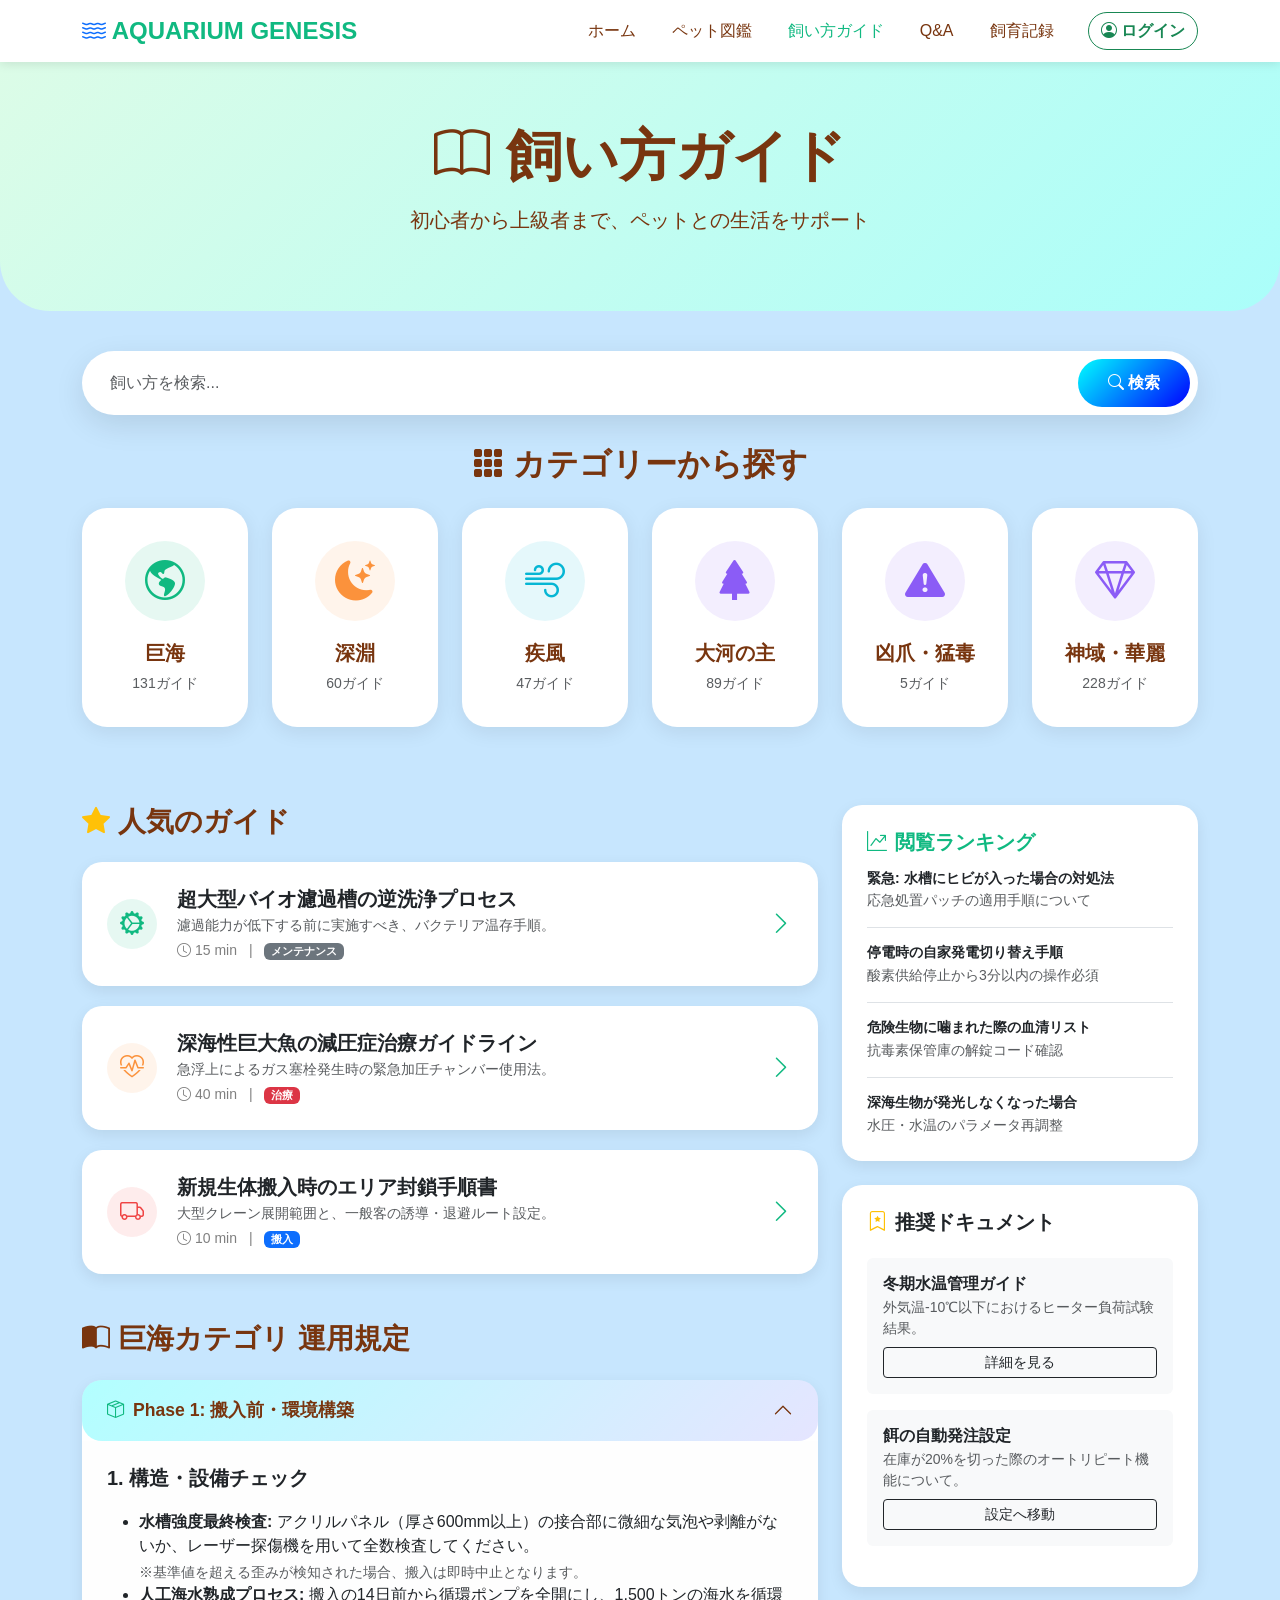
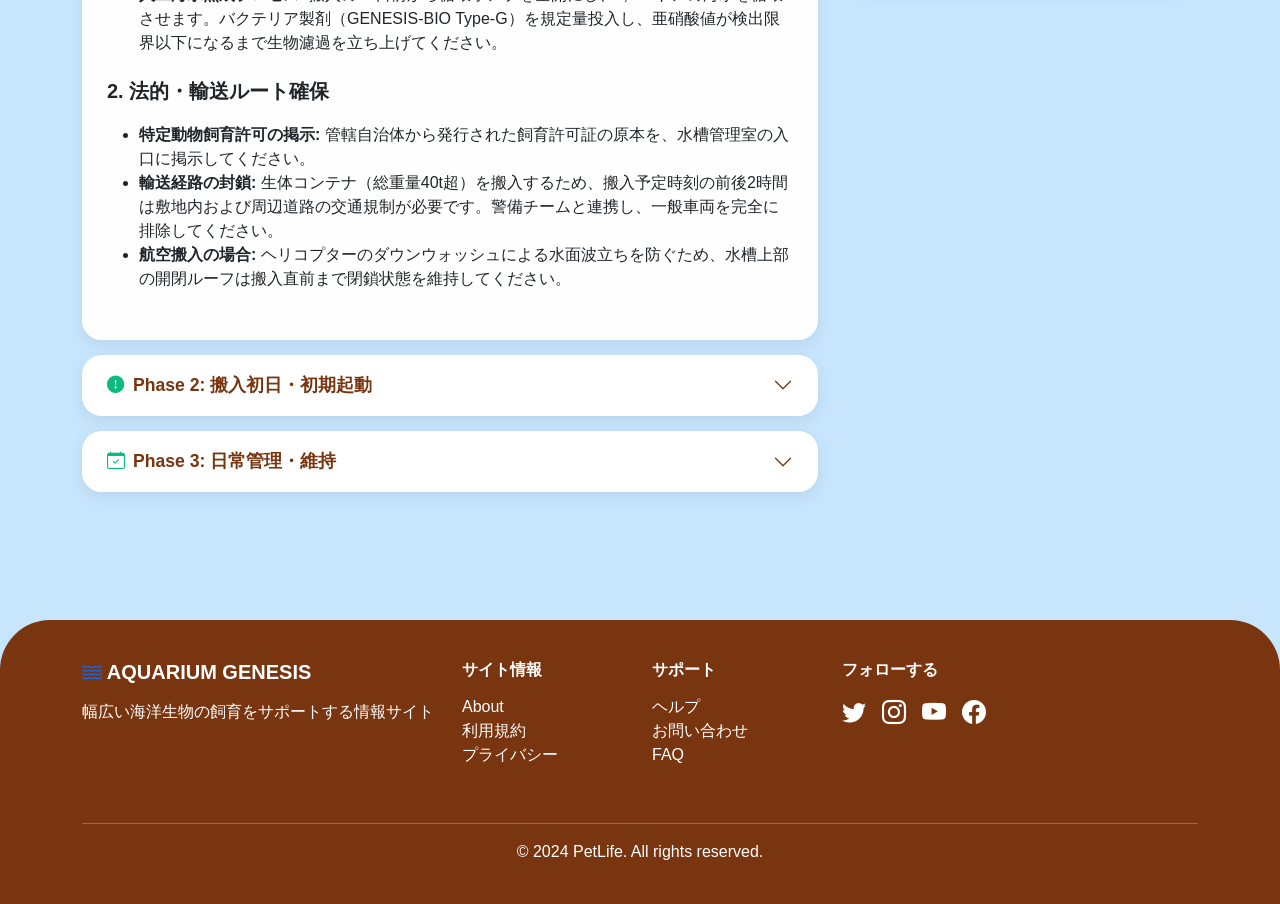
==== commit 6b5a0546: "footerの修正" ====
--- a/pet-care-guide.html
+++ b/pet-care-guide.html
@@ -255,7 +255,7 @@
     <nav class="navbar navbar-expand-lg sticky-top">
         <div class="container">
             <a class="navbar-brand" href="#">
-                <i class="bi bi-heart-fill text-danger"></i> PetLife
+                <i class="bi bi-water text-primary"></i> AQUARIUM GENESIS
             </a>
             <button class="navbar-toggler" type="button" data-bs-toggle="collapse" data-bs-target="#navbarNav">
                 <span class="navbar-toggler-icon"></span>
@@ -657,9 +657,9 @@
             <div class="row">
                 <div class="col-md-4 mb-4">
                     <h5 class="fw-bold mb-3">
-                        <i class="bi bi-heart-fill text-danger"></i> PetLife
+                        <i class="bi bi-water text-primary"></i> AQUARIUM GENESIS
                     </h5>
-                    <p>ペットとの幸せな暮らしを応援する情報サイト</p>
+                    <p>幅広い海洋生物の飼育をサポートする情報サイト</p>
                 </div>
                 <div class="col-md-2 mb-4">
                     <h6 class="fw-bold mb-3">サイト情報</h6>
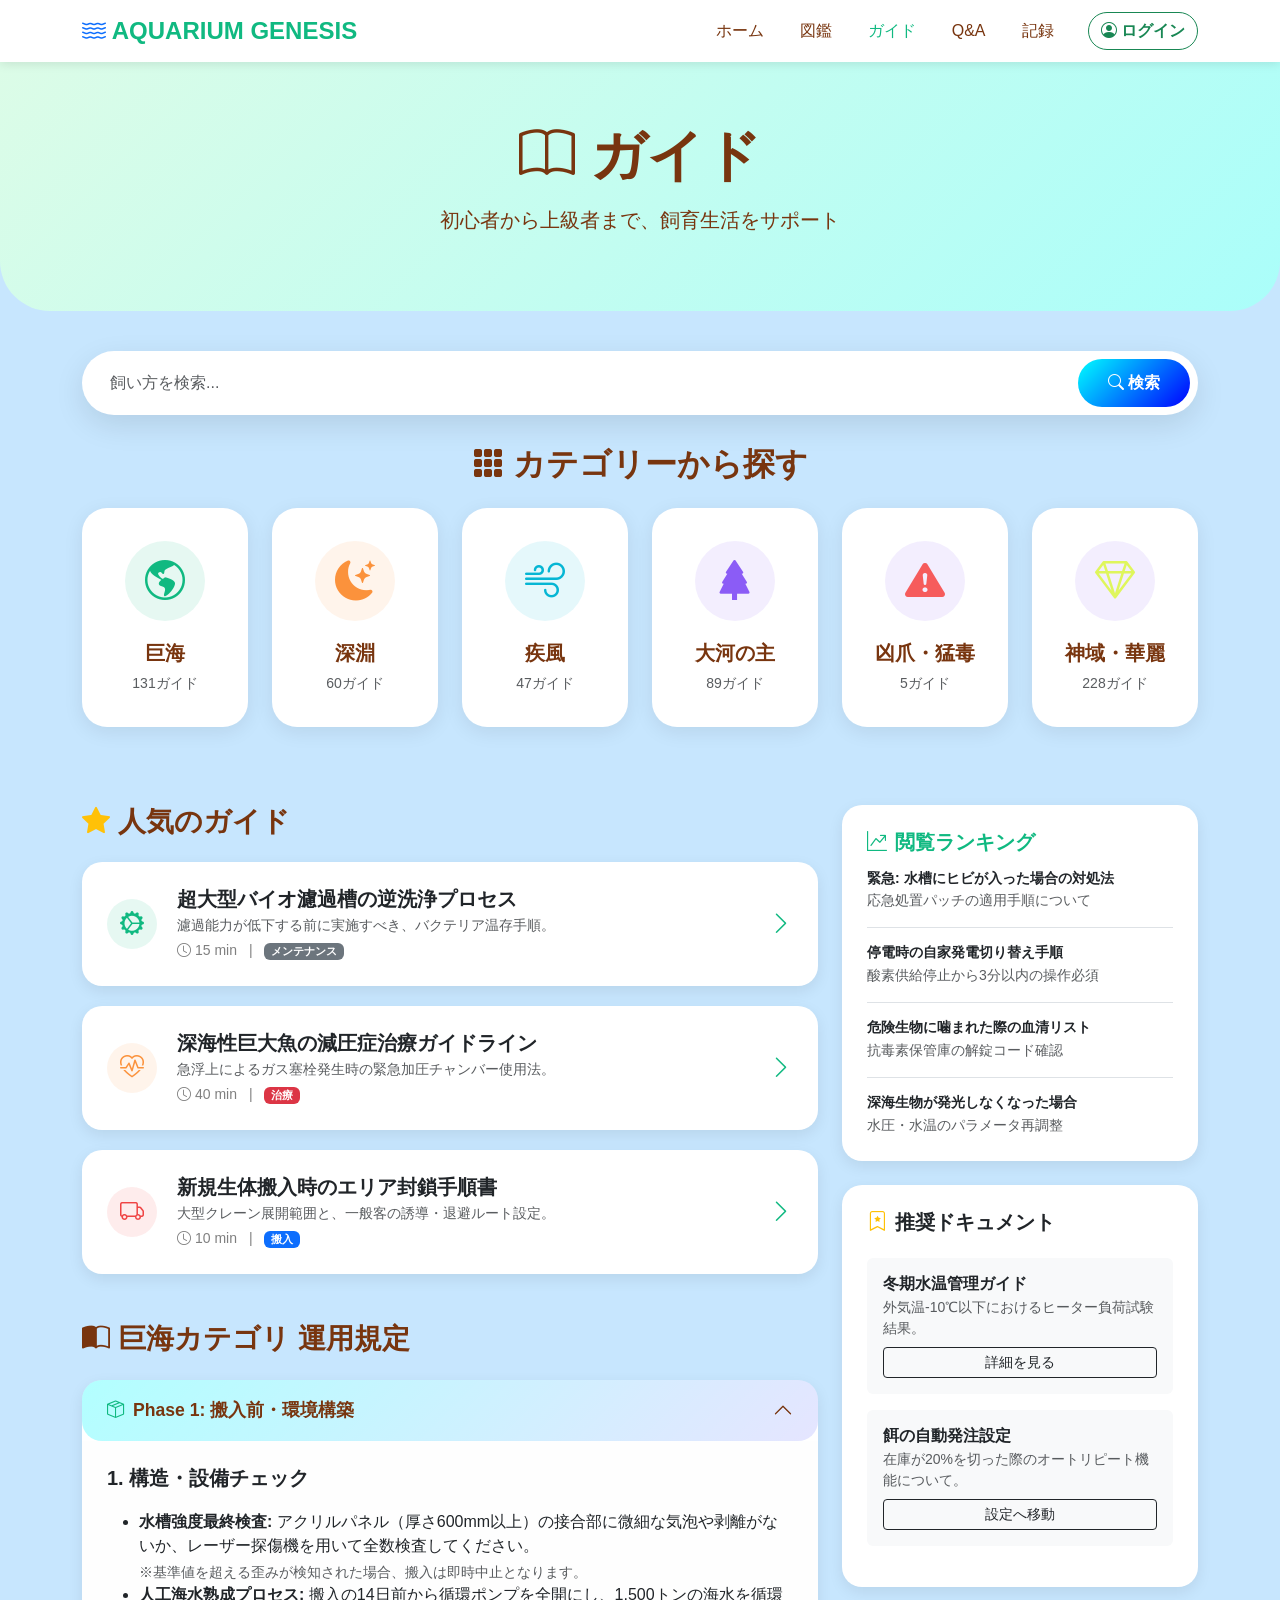
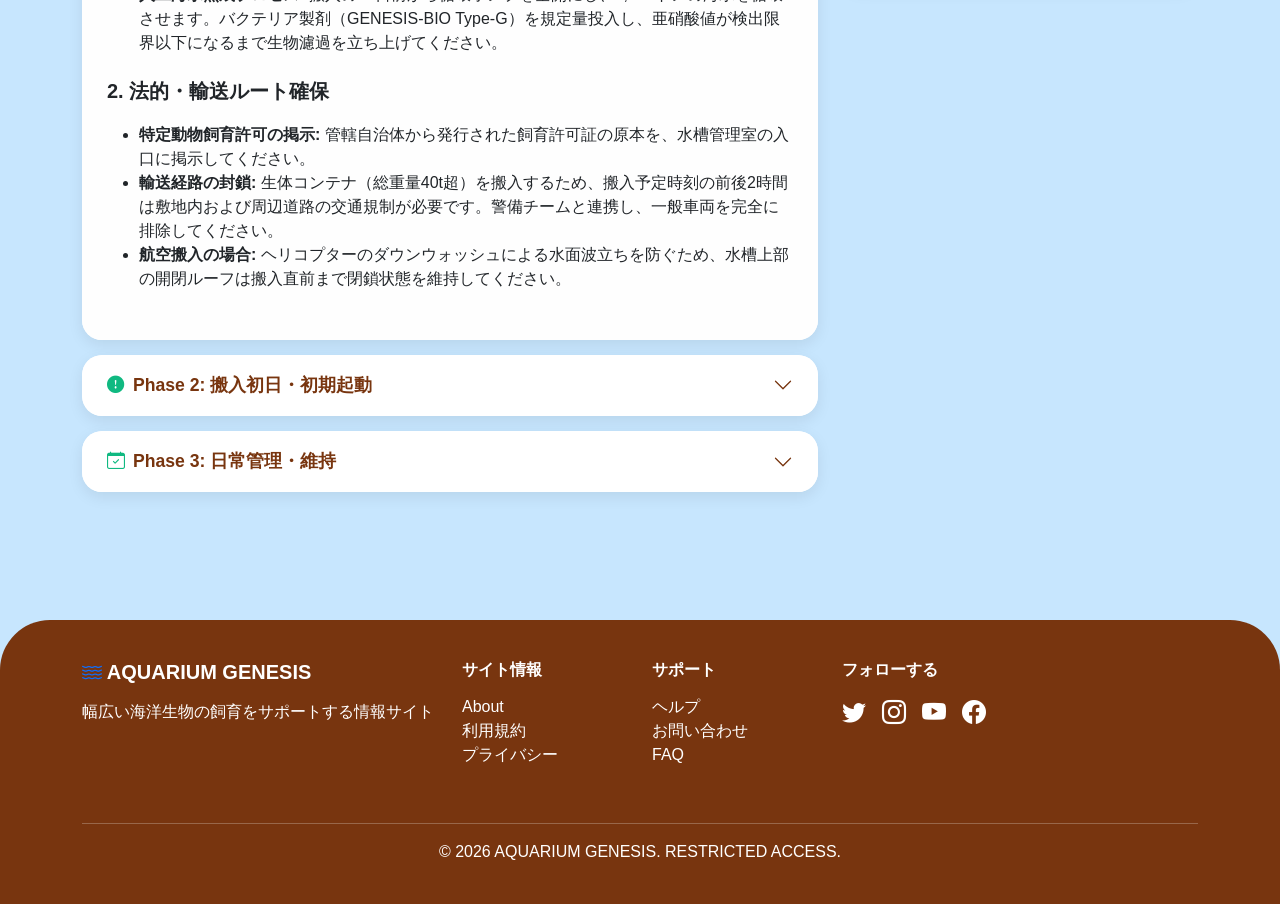
==== commit c51b06aa: "footerの修正" ====
--- a/pet-care-guide.html
+++ b/pet-care-guide.html
@@ -266,16 +266,16 @@
                         <a class="nav-link" href="./index.html">ホーム</a>
                     </li>
                     <li class="nav-item">
-                        <a class="nav-link" href="./pet-guide-list.html">ペット図鑑</a>
+                        <a class="nav-link" href="./pet-guide-list.html">図鑑</a>
                     </li>
                     <li class="nav-item">
-                        <a class="nav-link active" href="#">飼い方ガイド</a>
+                        <a class="nav-link active" href="#">ガイド</a>
                     </li>
                     <li class="nav-item">
                         <a class="nav-link" href="./pet-guide-qa.html">Q&A</a>
                     </li>
                     <li class="nav-item">
-                        <a class="nav-link" href="./pet-guide-record.html">飼育記録</a>
+                        <a class="nav-link" href="./pet-guide-record.html">記録</a>
                     </li>
                 </ul>
                 <a href="./pet-login-page.html">
@@ -292,10 +292,10 @@
         <div class="container">
             <div class="text-center">
                 <h1 class="display-4 fw-bold mb-3" style="color: var(--brown-color);">
-                    <i class="bi bi-book"></i> 飼い方ガイド
+                    <i class="bi bi-book"></i> ガイド
                 </h1>
                 <p class="lead" style="color: var(--brown-color);">
-                    初心者から上級者まで、ペットとの生活をサポート
+                    初心者から上級者まで、飼育生活をサポート
                 </p>
             </div>
         </div>
@@ -364,7 +364,7 @@
 
                 <div class="col-md-4 col-lg-2">
                     <div class="category-card text-center">
-                        <div class="category-icon" style="background: rgba(139, 92, 246, 0.1); color: #8b5cf6;">
+                        <div class="category-icon" style="background: rgba(139, 92, 246, 0.1); color: #f65c5c;">
                             <i class="bi bi-exclamation-triangle-fill"></i>
                         </div>
                         <h5 class="fw-bold mb-2" style="color: var(--brown-color);">凶爪・猛毒</h5>
@@ -374,7 +374,7 @@
 
                 <div class="col-md-4 col-lg-2">
                     <div class="category-card text-center">
-                        <div class="category-icon" style="background: rgba(139, 92, 246, 0.1); color: #8b5cf6;">
+                        <div class="category-icon" style="background: rgba(139, 92, 246, 0.1); color: #dff65c;">
                             <i class="bi bi-gem"></i>
                         </div>
                         <h5 class="fw-bold mb-2" style="color: var(--brown-color);">神域・華麗</h5>
@@ -688,7 +688,7 @@
                 </div>
             </div>
             <hr class="border-light">
-            <p class="text-center mb-0">&copy; 2024 PetLife. All rights reserved.</p>
+            <p class="text-center mb-0">&copy; 2026 AQUARIUM GENESIS. RESTRICTED ACCESS.</p>
         </div>
     </footer>
 
